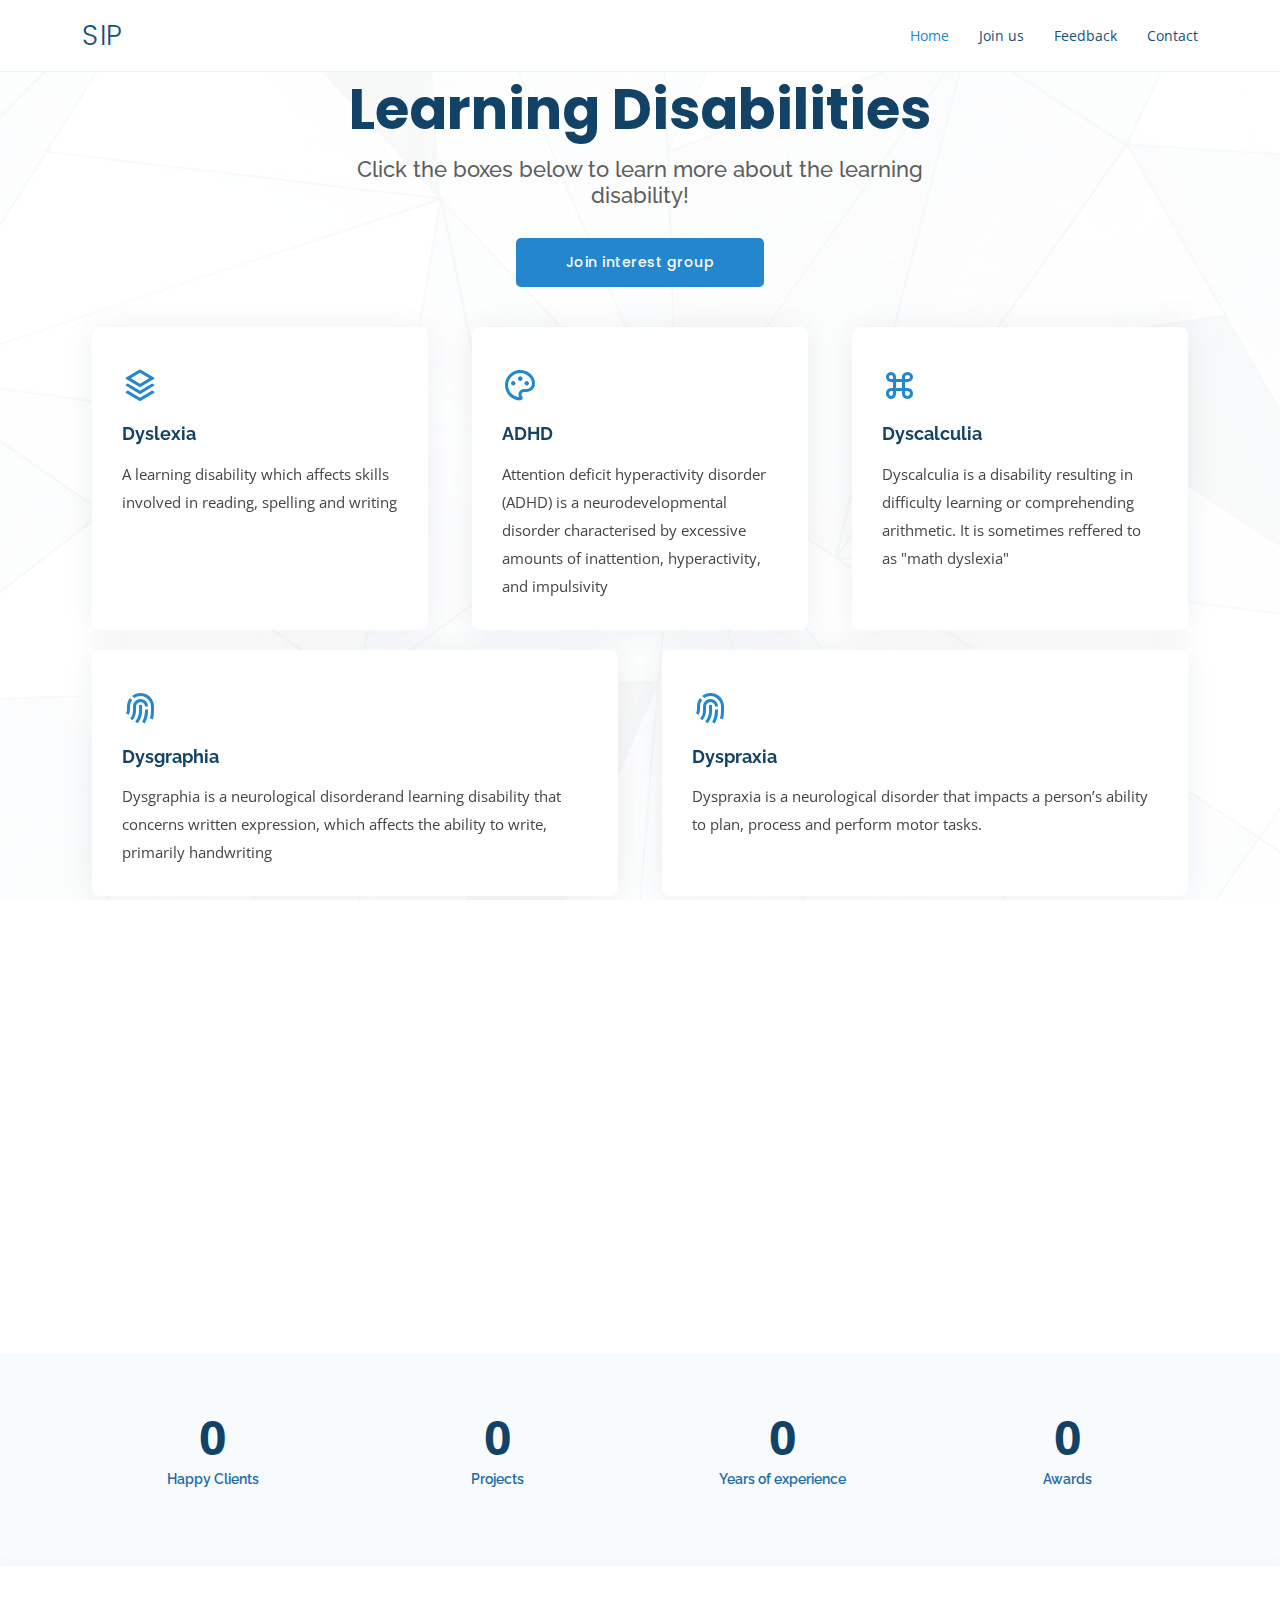
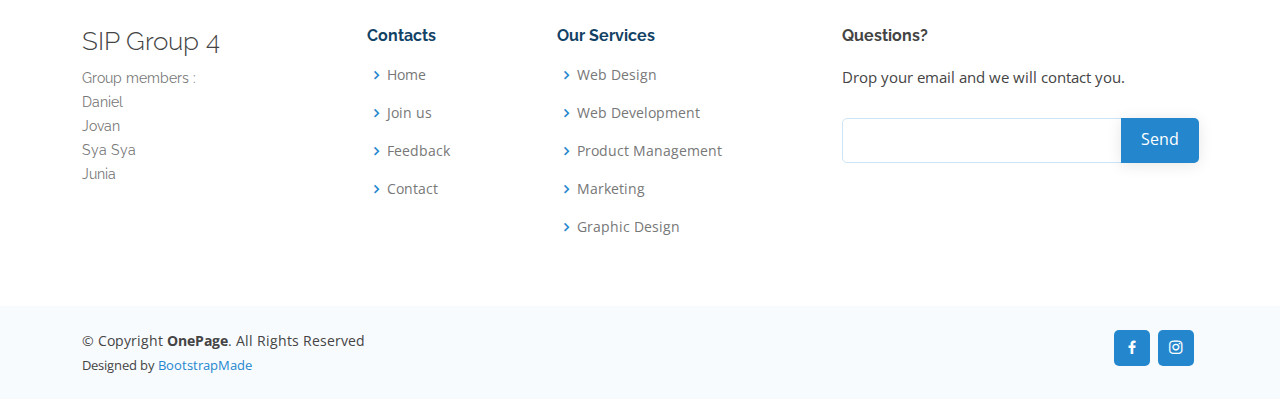
==== index.html @ dde2bace "sd" ====
<!DOCTYPE html>
<html lang="en">

<head>
  <meta charset="utf-8">
  <meta content="width=device-width, initial-scale=1.0" name="viewport">

  <title>OnePage Bootstrap Template - Index</title>
  <meta content="" name="description">
  <meta content="" name="keywords">

  <!-- Favicons -->
  <link href="assets/img/favicon.png" rel="icon">
  <link href="assets/img/apple-touch-icon.png" rel="apple-touch-icon">

  <!-- Google Fonts -->
  <link href="https://fonts.googleapis.com/css?family=Open+Sans:300,300i,400,400i,600,600i,700,700i|Raleway:300,300i,400,400i,500,500i,600,600i,700,700i|Poppins:300,300i,400,400i,500,500i,600,600i,700,700i" rel="stylesheet">

  <!-- Vendor CSS Files -->
  <link href="assets/vendor/aos/aos.css" rel="stylesheet">
  <link href="assets/vendor/bootstrap/css/bootstrap.min.css" rel="stylesheet">
  <link href="assets/vendor/bootstrap-icons/bootstrap-icons.css" rel="stylesheet">
  <link href="assets/vendor/boxicons/css/boxicons.min.css" rel="stylesheet">
  <link href="assets/vendor/glightbox/css/glightbox.min.css" rel="stylesheet">
  <link href="assets/vendor/remixicon/remixicon.css" rel="stylesheet">
  <link href="assets/vendor/swiper/swiper-bundle.min.css" rel="stylesheet">

  <!-- Template Main CSS File -->
  <link href="assets/css/style.css" rel="stylesheet">

</head>

<body>

  <!-- ======= Header ======= -->
  <header id="header" class="fixed-top">
    <div class="container d-flex align-items-center justify-content-between">

      <h1 class="logo"><a href="index.html">SIP</a></h1>
      <!-- Uncomment below if you prefer to use an image logo -->
      <!-- <a href="index.html" class="logo"><img src="assets/img/logo.png" alt="" class="img-fluid"></a>-->

      <nav id="navbar" class="navbar">
        <ul>
          <li><a class="nav-link scrollto active" href="#hero">Home</a></li>
          <li><a class="nav-link scrollto" href="#about">Join us</a></li>
          <li><a class="nav-link scrollto" href="#services">Feedback</a></li>
          <li><a class="nav-link scrollto" href="#footer">Contact</a></li>
        </ul>
        <i class="bi bi-list mobile-nav-toggle"></i>
      </nav><!-- .navbar -->

    </div>
  </header><!-- End Header -->

  <!-- ======= Hero Section ======= -->
  <section id="hero" class="d-flex align-items-center">
    <div class="container position-relative" data-aos="fade-up" data-aos-delay="100">
      <div class="row justify-content-center">
        <div class="col-xl-7 col-lg-9 text-center">
          <h1>Learning Disabilities</h1>
          <h2>Click the boxes below to learn more about the learning disability!</h2>
        </div>
      </div>
      <div class="text-center">
        <a href="#about" class="btn-get-started scrollto">Join interest group</a>
      </div>
      <div class="row icon-boxes">
        <div class="col-md-6 col-lg-4 d-flex align-items-stretch mb-5 mb-lg-0" data-aos="zoom-in" data-aos-delay="200" style="cursor: pointer;" onclick="window.location='https://www.craft.me/s/ROPMIoLP3klZdj';">
          <div class="icon-box">
            <div class="icon"><i class="ri-stack-line"></i></div>
            <h4 class="title"><a href="">Dyslexia</a></h4>
            <p class="description"> A learning disability which affects skills involved in reading, spelling and writing </p>
          </div>
        </div>

        <div class="col-md-6 col-lg-4 d-flex align-items-stretch mb-5 mb-lg-0" data-aos="zoom-in" data-aos-delay="300" style="cursor: pointer;" onclick="window.location='https://www.craft.me/s/Jlv3mHw2LCdLm2';">
          <div class="icon-box">
            <div class="icon"><i class="ri-palette-line"></i></div>
            <h4 class="title"><a href="">ADHD</a></h4>
            <p class="description">Attention deficit hyperactivity disorder (ADHD) is a neurodevelopmental disorder characterised by excessive amounts of inattention, hyperactivity, and impulsivity</p>
          </div>
        </div>

        <div class="col-md-6 col-lg-4 d-flex align-items-stretch mb-5 mb-lg-0" data-aos="zoom-in" data-aos-delay="400" style="cursor: pointer;" onclick="window.location='https://www.craft.me/s/yxDOpF5ZIahoVH';">
          <div class="icon-box">
            <div class="icon"><i class="ri-command-line"></i></div>
            <h4 class="title"><a href="">Dyscalculia</a></h4>
            <p class="description">Dyscalculia is a disability resulting in difficulty learning or comprehending arithmetic. It is sometimes reffered to as "math dyslexia"</p>
          </div>
        </div>

        <div class="col-md-6 col-lg-6 d-flex align-items-stretch mb-5 mb-lg-0" data-aos="zoom-in" data-aos-delay="500" style="cursor: pointer;" onclick="window.location='https://www.craft.me/s/eeilbXqIvmeyqy';">
          <div class="icon-box">
            <div class="icon"><i class="ri-fingerprint-line"></i></div>
            <h4 class="title"><a href="">Dysgraphia</a></h4>
            <p class="description">Dysgraphia is a neurological disorderand learning disability that concerns written expression, which affects the ability to write, primarily handwriting</p>
          </div>
        </div>

        <div class="col-md-6 col-lg-6 d-flex align-items-stretch mb-5 mb-lg-0" data-aos="zoom-in" data-aos-delay="500" style="cursor: pointer;" onclick="window.location='https://www.craft.me/s/peVG8huOw3nvMl';">
          <div class="icon-box">
            <div class="icon"><i class="ri-fingerprint-line"></i></div>
            <h4 class="title"><a href="">Dyspraxia</a></h4>
            <p class="description">Dyspraxia is a neurological disorder that impacts a person’s ability to plan, process and perform motor tasks.</p>
          </div>
        </div>

      </div>
    </div>
  </section><!-- End Hero -->

  <main id="main">

    <!-- ======= About Section ======= -->
    <section id="about" class="about">
      <div class="container" data-aos="fade-up">

        <div class="section-title">
          <h2>Join our community support group!</h2>
          <p> something </p>
        </div>

        <div class="row content">
          <div class="col-lg-6">
            <p>
              What do you stand to gain?
            </p>
            <ul>
              <li><i class="ri-check-double-line"></i> CCA points (Leadership / Service / Participation) </li>
              <li><i class="ri-check-double-line"></i> A good portfolio! </li>
              <li><i class="ri-check-double-line"></i> Fun with new friends!</li>
            </ul>
          </div>
          <div class="col-lg-6 pt-4 pt-lg-0">
            <p>
              Our concept is an effort to raise awareness about mental health and recruit supporters to promote inclusivity for those suffering from learning disabilities.
              <br>

              <br>
              What do you have to do?
            </p>
            <a href="#" class="btn-learn-more">Learn More</a>
          </div>
        </div>

      </div>
    </section><!-- End About Section -->

    <!-- ======= Counts Section ======= -->
    <section id="counts" class="counts section-bg">
      <div class="container">

        <div class="row justify-content-end">

          <div class="col-lg-3 col-md-5 col-6 d-md-flex align-items-md-stretch">
            <div class="count-box">
              <span data-purecounter-start="0" data-purecounter-end="65" data-purecounter-duration="2" class="purecounter"></span>
              <p>Happy Clients</p>
            </div>
          </div>

          <div class="col-lg-3 col-md-5 col-6 d-md-flex align-items-md-stretch">
            <div class="count-box">
              <span data-purecounter-start="0" data-purecounter-end="85" data-purecounter-duration="2" class="purecounter"></span>
              <p>Projects</p>
            </div>
          </div>

          <div class="col-lg-3 col-md-5 col-6 d-md-flex align-items-md-stretch">
            <div class="count-box">
              <span data-purecounter-start="0" data-purecounter-end="30" data-purecounter-duration="2" class="purecounter"></span>
              <p>Years of experience</p>
            </div>
          </div>

          <div class="col-lg-3 col-md-5 col-6 d-md-flex align-items-md-stretch">
            <div class="count-box">
              <span data-purecounter-start="0" data-purecounter-end="20" data-purecounter-duration="2" class="purecounter"></span>
              <p>Awards</p>
            </div>
          </div>

        </div>

      </div>
    </section><!-- End Counts Section -->
  </main>

  <!-- ======= Footer ======= -->
  <footer id="footer">

    <div class="footer-top">
      <div class="container">
        <div class="row">

          <div class="col-lg-3 col-md-6 footer-contact">
            <h3>SIP Group 4</h3>
            <p>
              <bold>Group members :</bold><br>
              Daniel<br>
              Jovan<br>
              Sya Sya<br>
              Junia<br>
            </p>
          </div>

          <div class="col-lg-2 col-md-6 footer-links">
            <h4>Contacts</h4>
            <ul>
              <li><i class="bx bx-chevron-right"></i> <a href="#">Home</a></li>
              <li><i class="bx bx-chevron-right"></i> <a href="#">Join us</a></li>
              <li><i class="bx bx-chevron-right"></i> <a href="#">Feedback</a></li>
              <li><i class="bx bx-chevron-right"></i> <a href="#">Contact</a></li>
            </ul>
          </div>

          <div class="col-lg-3 col-md-6 footer-links">
            <h4>Our Services</h4>
            <ul>
              <li><i class="bx bx-chevron-right"></i> <a href="#">Web Design</a></li>
              <li><i class="bx bx-chevron-right"></i> <a href="#">Web Development</a></li>
              <li><i class="bx bx-chevron-right"></i> <a href="#">Product Management</a></li>
              <li><i class="bx bx-chevron-right"></i> <a href="#">Marketing</a></li>
              <li><i class="bx bx-chevron-right"></i> <a href="#">Graphic Design</a></li>
            </ul>
          </div>

          <div class="col-lg-4 col-md-6 footer-newsletter">
            <h4>Questions?</h4>
            <p>Drop your email and we will contact you.</p>
            <form action="" method="post">
              <input type="email" name="email"><input type="submit" value="Send">
            </form>
          </div>

        </div>
      </div>
    </div>

    <div class="container d-md-flex py-4">

      <div class="me-md-auto text-center text-md-start">
        <div class="copyright">
          &copy; Copyright <strong><span>OnePage</span></strong>. All Rights Reserved
        </div>
        <div class="credits">
          <!-- All the links in the footer should remain intact. -->
          <!-- You can delete the links only if you purchased the pro version. -->
          <!-- Licensing information: https://bootstrapmade.com/license/ -->
          <!-- Purchase the pro version with working PHP/AJAX contact form: https://bootstrapmade.com/onepage-multipurpose-bootstrap-template/ -->
          Designed by <a href="https://bootstrapmade.com/">BootstrapMade</a>
        </div>
      </div>
      <div class="social-links text-center text-md-right pt-3 pt-md-0">
        <a href="https://m.facebook.com/groups/1404832113416101/?ref=share&mibextid=S66gvF" class="facebook"><i class="bx bxl-facebook"></i></a>
        <a href="#" class="instagram"><i class="bx bxl-instagram"></i></a>
      </div>
    </div>
  </footer><!-- End Footer -->

  <div id="preloader"></div>
  <a href="#" class="back-to-top d-flex align-items-center justify-content-center"><i class="bi bi-arrow-up-short"></i></a>

  <!-- Vendor JS Files -->
  <script src="assets/vendor/purecounter/purecounter_vanilla.js"></script>
  <script src="assets/vendor/aos/aos.js"></script>
  <script src="assets/vendor/bootstrap/js/bootstrap.bundle.min.js"></script>
  <script src="assets/vendor/glightbox/js/glightbox.min.js"></script>
  <script src="assets/vendor/isotope-layout/isotope.pkgd.min.js"></script>
  <script src="assets/vendor/swiper/swiper-bundle.min.js"></script>
  <script src="assets/vendor/php-email-form/validate.js"></script>

  <!-- Template Main JS File -->
  <script src="assets/js/main.js"></script>

</body>

</html>
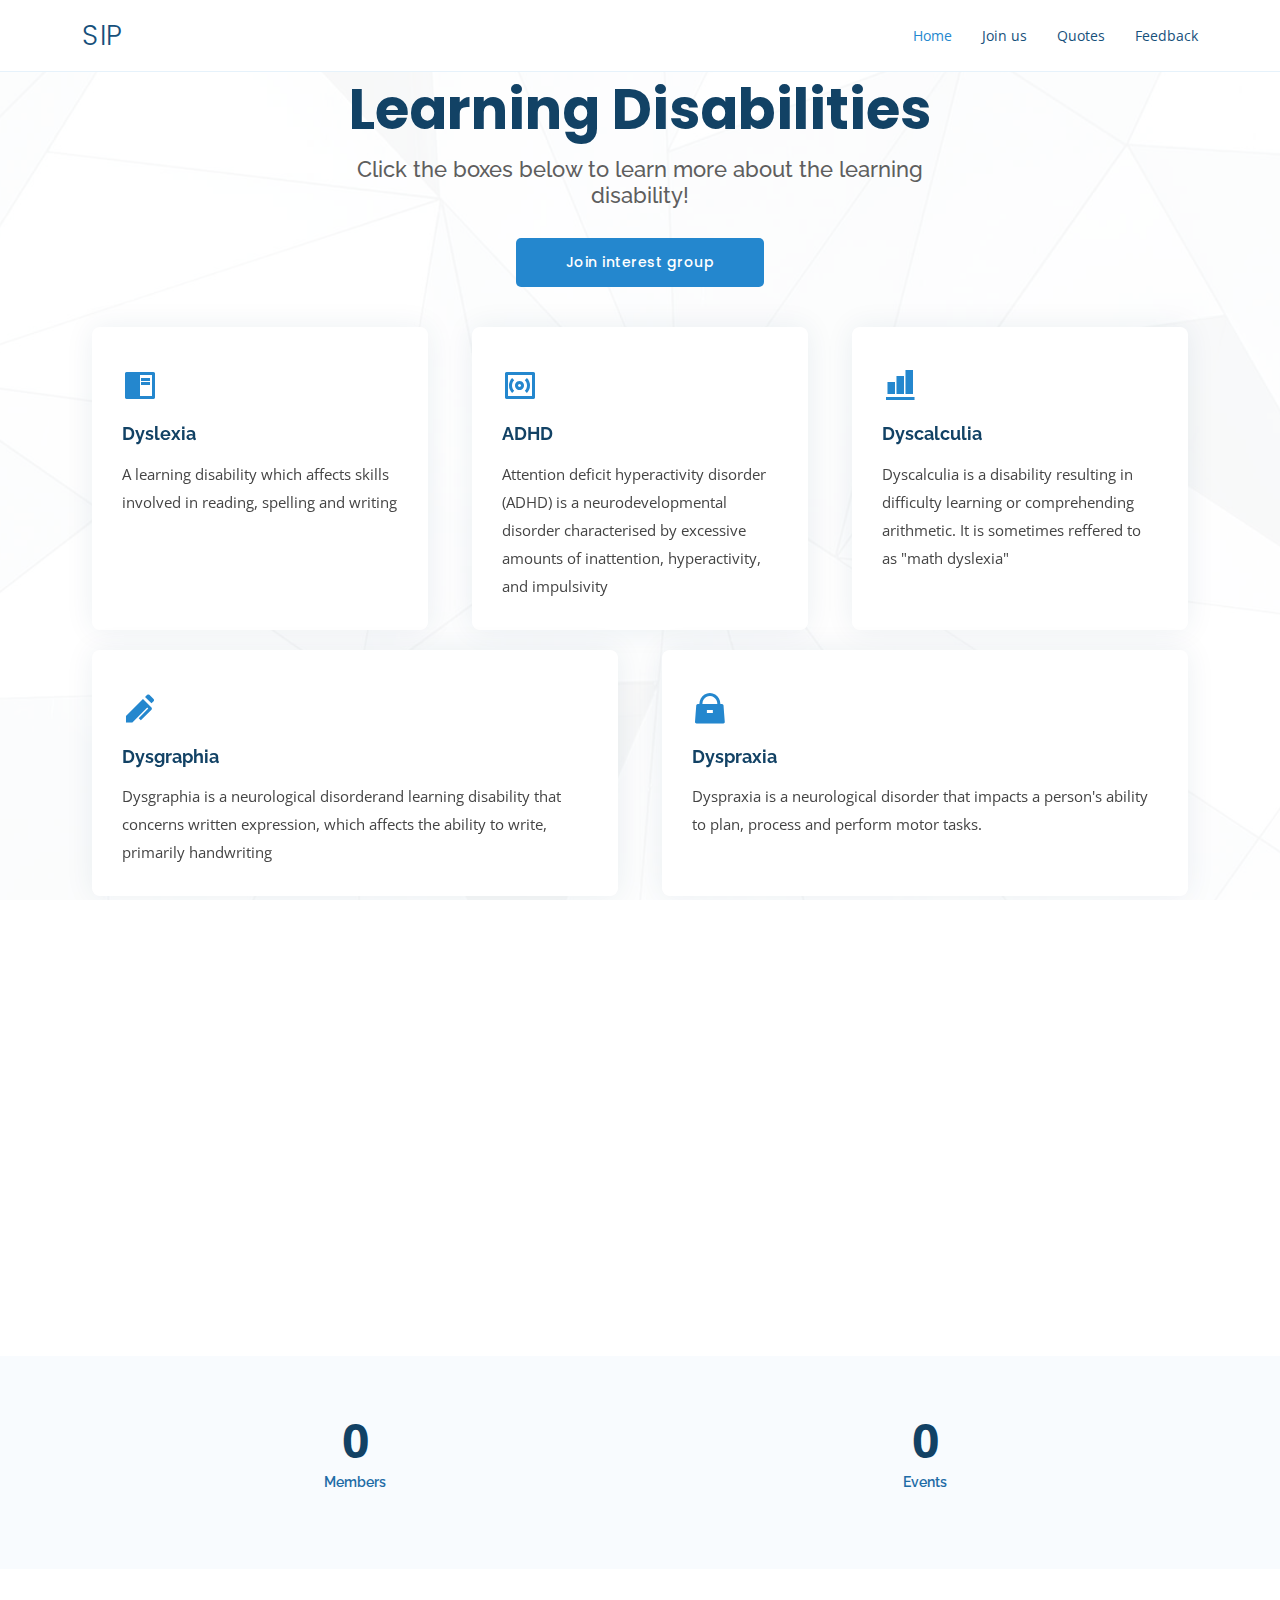
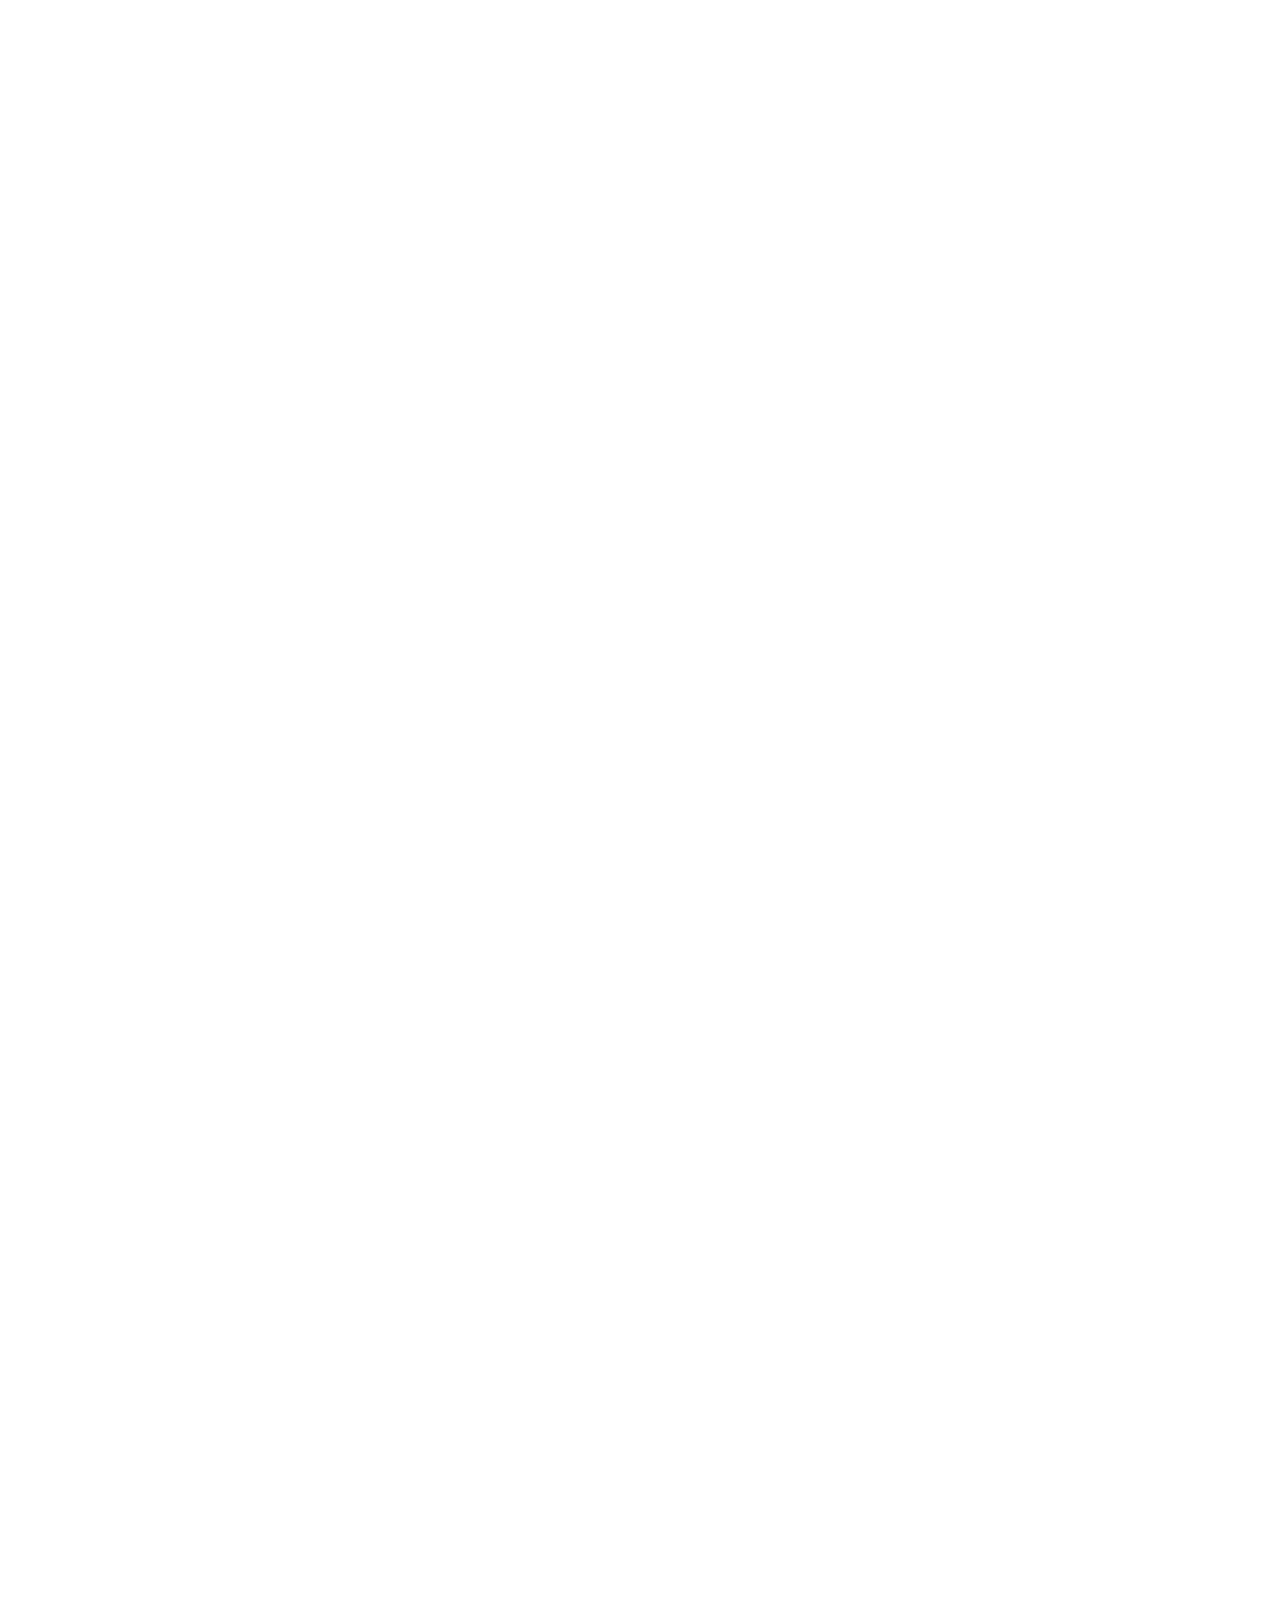
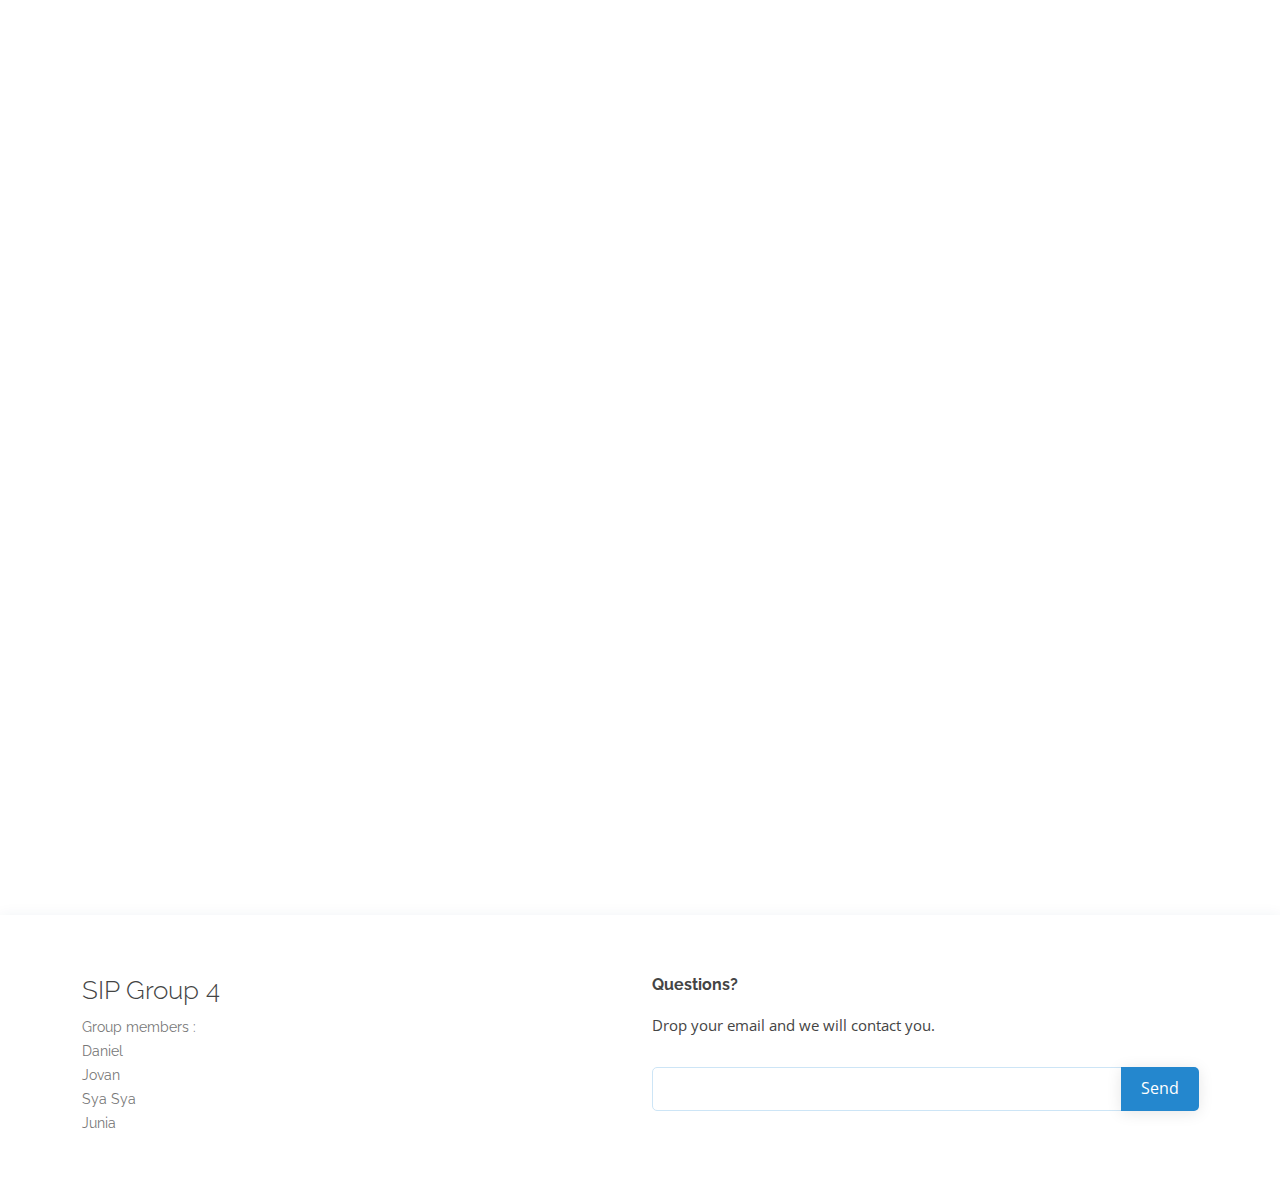
==== commit dcfda604: "done" ====
--- a/index.html
+++ b/index.html
@@ -44,8 +44,8 @@
         <ul>
           <li><a class="nav-link scrollto active" href="#hero">Home</a></li>
           <li><a class="nav-link scrollto" href="#about">Join us</a></li>
-          <li><a class="nav-link scrollto" href="#services">Feedback</a></li>
-          <li><a class="nav-link scrollto" href="#footer">Contact</a></li>
+          <li><a class="nav-link scrollto" href="#quotes">Quotes</a></li>
+          <li><a class="nav-link scrollto" href="#feedback">Feedback</a></li>
         </ul>
         <i class="bi bi-list mobile-nav-toggle"></i>
       </nav><!-- .navbar -->
@@ -68,7 +68,7 @@
       <div class="row icon-boxes">
         <div class="col-md-6 col-lg-4 d-flex align-items-stretch mb-5 mb-lg-0" data-aos="zoom-in" data-aos-delay="200" style="cursor: pointer;" onclick="window.location='https://www.craft.me/s/ROPMIoLP3klZdj';">
           <div class="icon-box">
-            <div class="icon"><i class="ri-stack-line"></i></div>
+            <div class="icon"><i class="ri-book-read-fill"></i></div>
             <h4 class="title"><a href="">Dyslexia</a></h4>
             <p class="description"> A learning disability which affects skills involved in reading, spelling and writing </p>
           </div>
@@ -76,7 +76,7 @@
 
         <div class="col-md-6 col-lg-4 d-flex align-items-stretch mb-5 mb-lg-0" data-aos="zoom-in" data-aos-delay="300" style="cursor: pointer;" onclick="window.location='https://www.craft.me/s/Jlv3mHw2LCdLm2';">
           <div class="icon-box">
-            <div class="icon"><i class="ri-palette-line"></i></div>
+            <div class="icon"><i class="ri-surround-sound-line"></i></div>
             <h4 class="title"><a href="">ADHD</a></h4>
             <p class="description">Attention deficit hyperactivity disorder (ADHD) is a neurodevelopmental disorder characterised by excessive amounts of inattention, hyperactivity, and impulsivity</p>
           </div>
@@ -84,7 +84,7 @@
 
         <div class="col-md-6 col-lg-4 d-flex align-items-stretch mb-5 mb-lg-0" data-aos="zoom-in" data-aos-delay="400" style="cursor: pointer;" onclick="window.location='https://www.craft.me/s/yxDOpF5ZIahoVH';">
           <div class="icon-box">
-            <div class="icon"><i class="ri-command-line"></i></div>
+            <div class="icon"><i class="ri-numbers-fill"></i></div>
             <h4 class="title"><a href="">Dyscalculia</a></h4>
             <p class="description">Dyscalculia is a disability resulting in difficulty learning or comprehending arithmetic. It is sometimes reffered to as "math dyslexia"</p>
           </div>
@@ -92,7 +92,7 @@
 
         <div class="col-md-6 col-lg-6 d-flex align-items-stretch mb-5 mb-lg-0" data-aos="zoom-in" data-aos-delay="500" style="cursor: pointer;" onclick="window.location='https://www.craft.me/s/eeilbXqIvmeyqy';">
           <div class="icon-box">
-            <div class="icon"><i class="ri-fingerprint-line"></i></div>
+            <div class="icon"><i class="ri-ball-pen-fill"></i></div>
             <h4 class="title"><a href="">Dysgraphia</a></h4>
             <p class="description">Dysgraphia is a neurological disorderand learning disability that concerns written expression, which affects the ability to write, primarily handwriting</p>
           </div>
@@ -100,9 +100,9 @@
 
         <div class="col-md-6 col-lg-6 d-flex align-items-stretch mb-5 mb-lg-0" data-aos="zoom-in" data-aos-delay="500" style="cursor: pointer;" onclick="window.location='https://www.craft.me/s/peVG8huOw3nvMl';">
           <div class="icon-box">
-            <div class="icon"><i class="ri-fingerprint-line"></i></div>
+            <div class="icon"><i class="ri-handbag-fill"></i></div>
             <h4 class="title"><a href="">Dyspraxia</a></h4>
-            <p class="description">Dyspraxia is a neurological disorder that impacts a person’s ability to plan, process and perform motor tasks.</p>
+            <p class="description">Dyspraxia is a neurological disorder that impacts a person's ability to plan, process and perform motor tasks.</p>
           </div>
         </div>
 
@@ -118,7 +118,6 @@
 
         <div class="section-title">
           <h2>Join our community support group!</h2>
-          <p> something </p>
         </div>
 
         <div class="row content">
@@ -134,16 +133,15 @@
           </div>
           <div class="col-lg-6 pt-4 pt-lg-0">
             <p>
-              Our concept is an effort to raise awareness about mental health and recruit supporters to promote inclusivity for those suffering from learning disabilities.
+              We are a group of students who are passionate about helping those with learning disabilities. We hope to raise awareness about learning disabilities and to recruit supporters to promote inclusivity for those suffering from learning disabilities.
               <br>
 
               <br>
-              What do you have to do?
+              Join our community support group today!
             </p>
-            <a href="#" class="btn-learn-more">Learn More</a>
-          </div>
-        </div>
-
+            <a href="https://t.me/+M6UesFqrLHliN2Y1" class="btn-learn-more">Join</a>
+          </div>
+        </div>
       </div>
     </section><!-- End About Section -->
 
@@ -153,38 +151,118 @@
 
         <div class="row justify-content-end">
 
-          <div class="col-lg-3 col-md-5 col-6 d-md-flex align-items-md-stretch">
+          <div class="col-lg-6 col-md-6 col-12 d-md-flex align-items-md-stretch">
             <div class="count-box">
-              <span data-purecounter-start="0" data-purecounter-end="65" data-purecounter-duration="2" class="purecounter"></span>
-              <p>Happy Clients</p>
+              <span data-purecounter-start="0" data-purecounter-end="4" data-purecounter-duration="2" class="purecounter"></span>
+              <p>Members</p>
             </div>
           </div>
 
-          <div class="col-lg-3 col-md-5 col-6 d-md-flex align-items-md-stretch">
+          <div class="col-lg-6 col-md-6 col-12 d-md-flex align-items-md-stretch">
             <div class="count-box">
-              <span data-purecounter-start="0" data-purecounter-end="85" data-purecounter-duration="2" class="purecounter"></span>
-              <p>Projects</p>
+              <span data-purecounter-start="0" data-purecounter-end="1" data-purecounter-duration="2" class="purecounter"></span>
+              <p>Events</p>
             </div>
           </div>
 
-          <div class="col-lg-3 col-md-5 col-6 d-md-flex align-items-md-stretch">
-            <div class="count-box">
-              <span data-purecounter-start="0" data-purecounter-end="30" data-purecounter-duration="2" class="purecounter"></span>
-              <p>Years of experience</p>
-            </div>
-          </div>
-
-          <div class="col-lg-3 col-md-5 col-6 d-md-flex align-items-md-stretch">
-            <div class="count-box">
-              <span data-purecounter-start="0" data-purecounter-end="20" data-purecounter-duration="2" class="purecounter"></span>
-              <p>Awards</p>
-            </div>
-          </div>
-
-        </div>
-
+        </div>
       </div>
     </section><!-- End Counts Section -->
+    <section id="quotes" class="testimonials">
+      <div class="container" data-aos="fade-up">
+
+        <div class="section-title">
+          <h2>Quotes from Students with learning disabilities</h2>
+          <p>Just some of the heartbreaking things they tell us</p>
+        </div>
+
+        <div class="testimonials-slider swiper" data-aos="fade-up" data-aos-delay="100">
+          <div class="swiper-wrapper">
+
+            <div class="swiper-slide">
+              <div class="testimonial-item">
+                <p>
+                  <i class="bx bxs-quote-alt-left quote-icon-left"></i>
+                  <br>I wish sometimes people could be more understanding.instead of saying "hey why don't u just pay attention".They need to understand that sometimes it's quite difficult.<br>
+                  <i class="bx bxs-quote-alt-right quote-icon-right"></i>
+                </p>
+                <img src="assets/img/testimonials/redpic.png" class="testimonial-img" alt="">
+                <h3>Person A</h3>
+                <h4>ADD</h4>
+              </div>
+            </div><!-- End testimonial item -->
+
+            <div class="swiper-slide">
+              <div class="testimonial-item">
+                <p>
+                  <i class="bx bxs-quote-alt-left quote-icon-left"></i>
+                  <br>I guess it's more of like I try to keep myself more, more cause it's like how to say, <br>I say it cause I'm scared of people to judging and stuff.<br>
+                  <i class="bx bxs-quote-alt-right quote-icon-right"></i>
+                </p>
+                <img src="assets/img/testimonials/bluepic.png" class="testimonial-img" alt="">
+                <h3>Person B</h3>
+                <h4>Dyslexia</h4>
+              </div>
+            </div><!-- End testimonial item -->
+
+            <div class="swiper-slide">
+              <div class="testimonial-item">
+                <p>
+                  <i class="bx bxs-quote-alt-left quote-icon-left"></i>
+                  <br>I don't want to trouble them with my troubles because every day is really stressed enough.<br> So I keep it to myself. <br>I try to do it myself.<br>
+                  <i class="bx bxs-quote-alt-right quote-icon-right"></i>
+                </p>
+                <img src="assets/img/testimonials/greenpic.png" class="testimonial-img" alt="">
+                <h3>Person C</h3>
+                <h4>Dyslexia</h4>
+              </div>
+            </div><!-- End testimonial item -->
+
+            <div class="swiper-slide">
+              <div class="testimonial-item">
+                <p>
+                  <i class="bx bxs-quote-alt-left quote-icon-left"></i>
+                  So when I try to explain to them, they're like. ”No, what you talking? Dyslexia is not real.” Like I have people telling me that in secondary schools too. “You making this up or not" or "you think you sound so professional meh?” I'm like urghhh so its bad la
+                  <i class="bx bxs-quote-alt-right quote-icon-right"></i>
+                </p>
+                <img src="assets/img/testimonials/yellowpic.png" class="testimonial-img" alt="">
+                <h3>Person D</h3>
+                <h4>smth</h4>
+              </div>
+            </div><!-- End testimonial item -->
+
+            <div class="swiper-slide">
+              <div class="testimonial-item">
+                <p>
+                  <i class="bx bxs-quote-alt-left quote-icon-left"></i>
+                  The thing is, there is a lot of different kind of special needs, so everything you can't really say one caters for all. Like there's different kind of of of disabilities, like dyslexia. Then there's ADHD and all this. So it's very Hard to like to understand
+                  <i class="bx bxs-quote-alt-right quote-icon-right"></i>
+                </p>
+                <img src="assets/img/testimonials/bluepic.png" class="testimonial-img" alt="">
+                <h3>Person B</h3>
+                <h4>Dyslexia</h4>
+              </div>
+            </div><!-- End testimonial item -->
+
+          </div>
+          <div class="swiper-pagination"></div>
+        </div>
+
+      </div>
+    </section><!-- End Testimonials Section -->
+    
+    <section id="feedback" class="about">
+      <div class="container" data-aos="fade-up">
+
+        <div class="section-title">
+          <h2>Please leave a feedback!</h2>
+
+          <iframe src="https://docs.google.com/forms/d/e/1FAIpQLScu7aqixHiP4O37J_cMAgNCXgz1ZfTbnjGgoF6rJ54_cbCXAg/viewform?embedded=true" width="640" height="1579" frameborder="0" marginheight="0" marginwidth="0">Loading…</iframe>
+        
+        </div>
+      </div>
+    </section><!-- End About Section -->
+
   </main>
 
   <!-- ======= Footer ======= -->
@@ -194,7 +272,7 @@
       <div class="container">
         <div class="row">
 
-          <div class="col-lg-3 col-md-6 footer-contact">
+          <div class="col-lg-6 col-md-6 footer-contact">
             <h3>SIP Group 4</h3>
             <p>
               <bold>Group members :</bold><br>
@@ -205,58 +283,17 @@
             </p>
           </div>
 
-          <div class="col-lg-2 col-md-6 footer-links">
-            <h4>Contacts</h4>
-            <ul>
-              <li><i class="bx bx-chevron-right"></i> <a href="#">Home</a></li>
-              <li><i class="bx bx-chevron-right"></i> <a href="#">Join us</a></li>
-              <li><i class="bx bx-chevron-right"></i> <a href="#">Feedback</a></li>
-              <li><i class="bx bx-chevron-right"></i> <a href="#">Contact</a></li>
-            </ul>
-          </div>
-
-          <div class="col-lg-3 col-md-6 footer-links">
-            <h4>Our Services</h4>
-            <ul>
-              <li><i class="bx bx-chevron-right"></i> <a href="#">Web Design</a></li>
-              <li><i class="bx bx-chevron-right"></i> <a href="#">Web Development</a></li>
-              <li><i class="bx bx-chevron-right"></i> <a href="#">Product Management</a></li>
-              <li><i class="bx bx-chevron-right"></i> <a href="#">Marketing</a></li>
-              <li><i class="bx bx-chevron-right"></i> <a href="#">Graphic Design</a></li>
-            </ul>
-          </div>
-
-          <div class="col-lg-4 col-md-6 footer-newsletter">
+          <div class="col-lg-6 col-md-6 footer-newsletter">
             <h4>Questions?</h4>
             <p>Drop your email and we will contact you.</p>
             <form action="" method="post">
               <input type="email" name="email"><input type="submit" value="Send">
             </form>
           </div>
-
         </div>
       </div>
     </div>
 
-    <div class="container d-md-flex py-4">
-
-      <div class="me-md-auto text-center text-md-start">
-        <div class="copyright">
-          &copy; Copyright <strong><span>OnePage</span></strong>. All Rights Reserved
-        </div>
-        <div class="credits">
-          <!-- All the links in the footer should remain intact. -->
-          <!-- You can delete the links only if you purchased the pro version. -->
-          <!-- Licensing information: https://bootstrapmade.com/license/ -->
-          <!-- Purchase the pro version with working PHP/AJAX contact form: https://bootstrapmade.com/onepage-multipurpose-bootstrap-template/ -->
-          Designed by <a href="https://bootstrapmade.com/">BootstrapMade</a>
-        </div>
-      </div>
-      <div class="social-links text-center text-md-right pt-3 pt-md-0">
-        <a href="https://m.facebook.com/groups/1404832113416101/?ref=share&mibextid=S66gvF" class="facebook"><i class="bx bxl-facebook"></i></a>
-        <a href="#" class="instagram"><i class="bx bxl-instagram"></i></a>
-      </div>
-    </div>
   </footer><!-- End Footer -->
 
   <div id="preloader"></div>
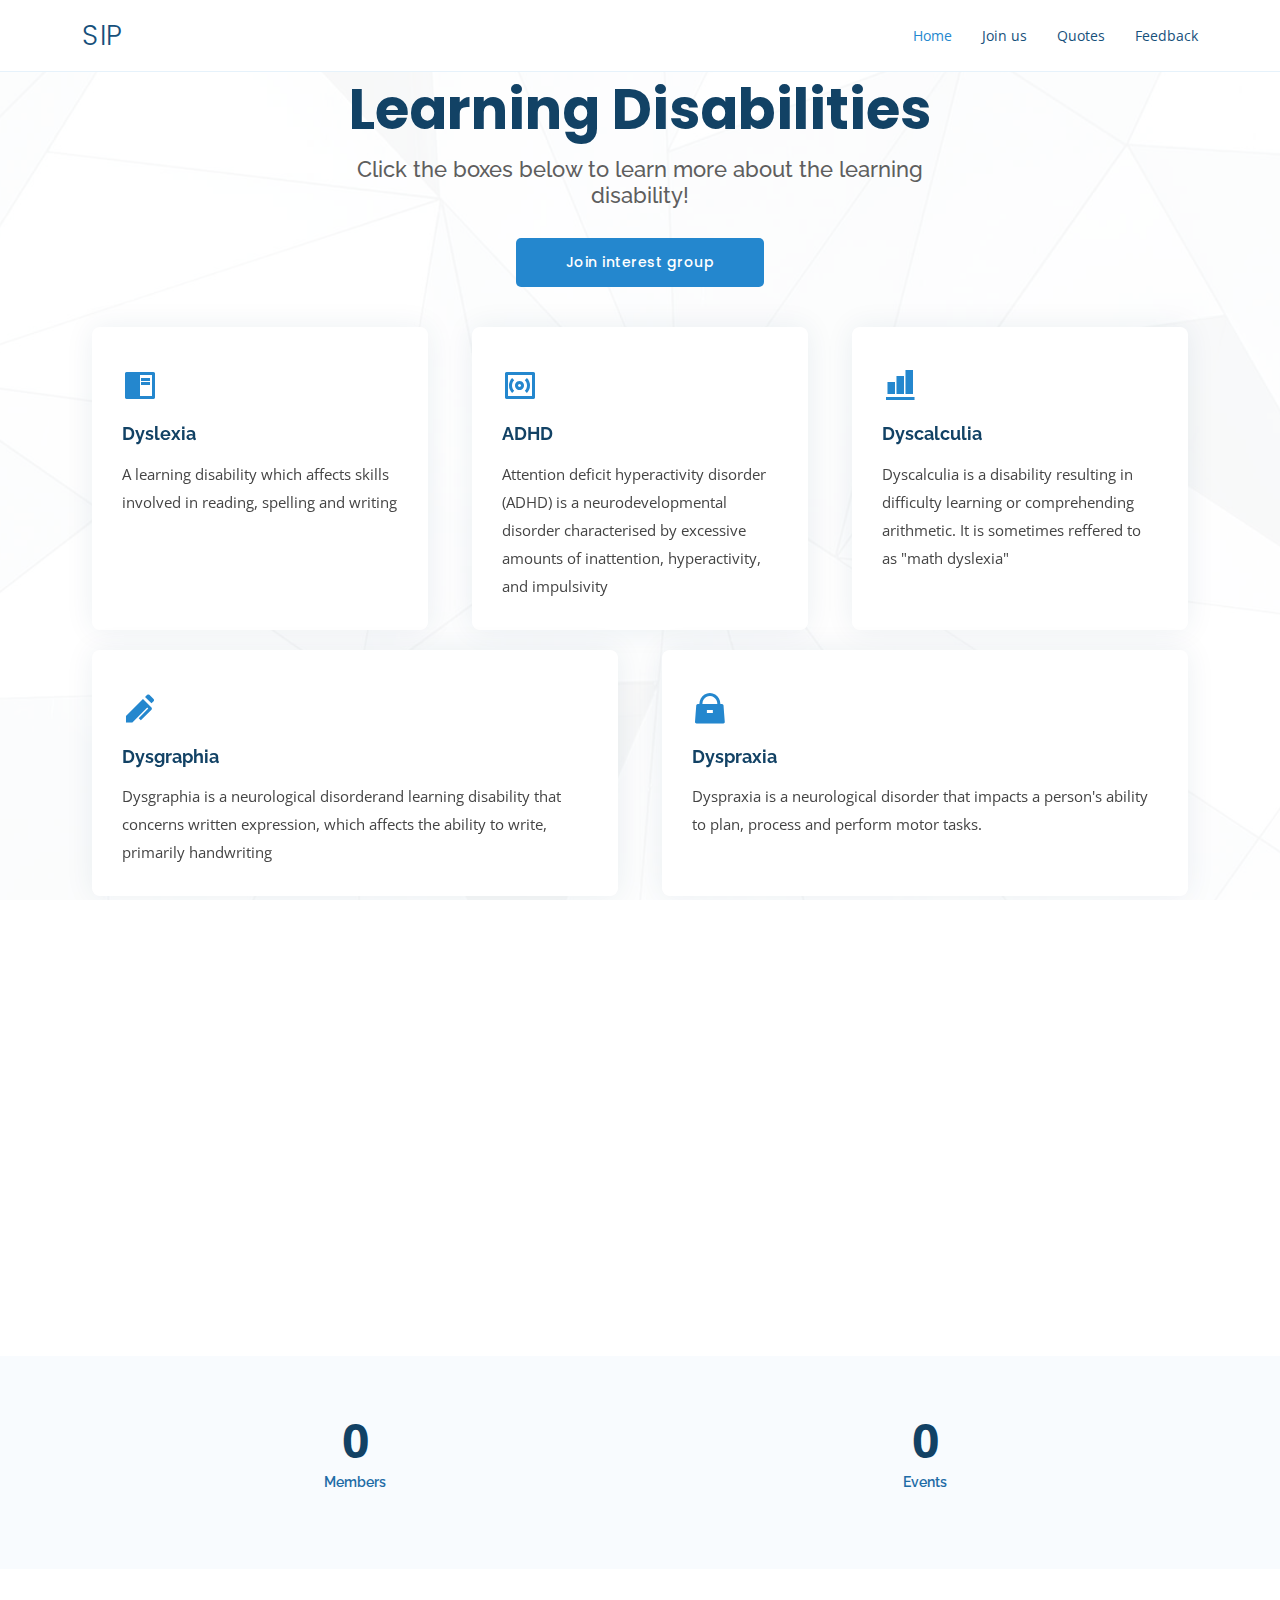
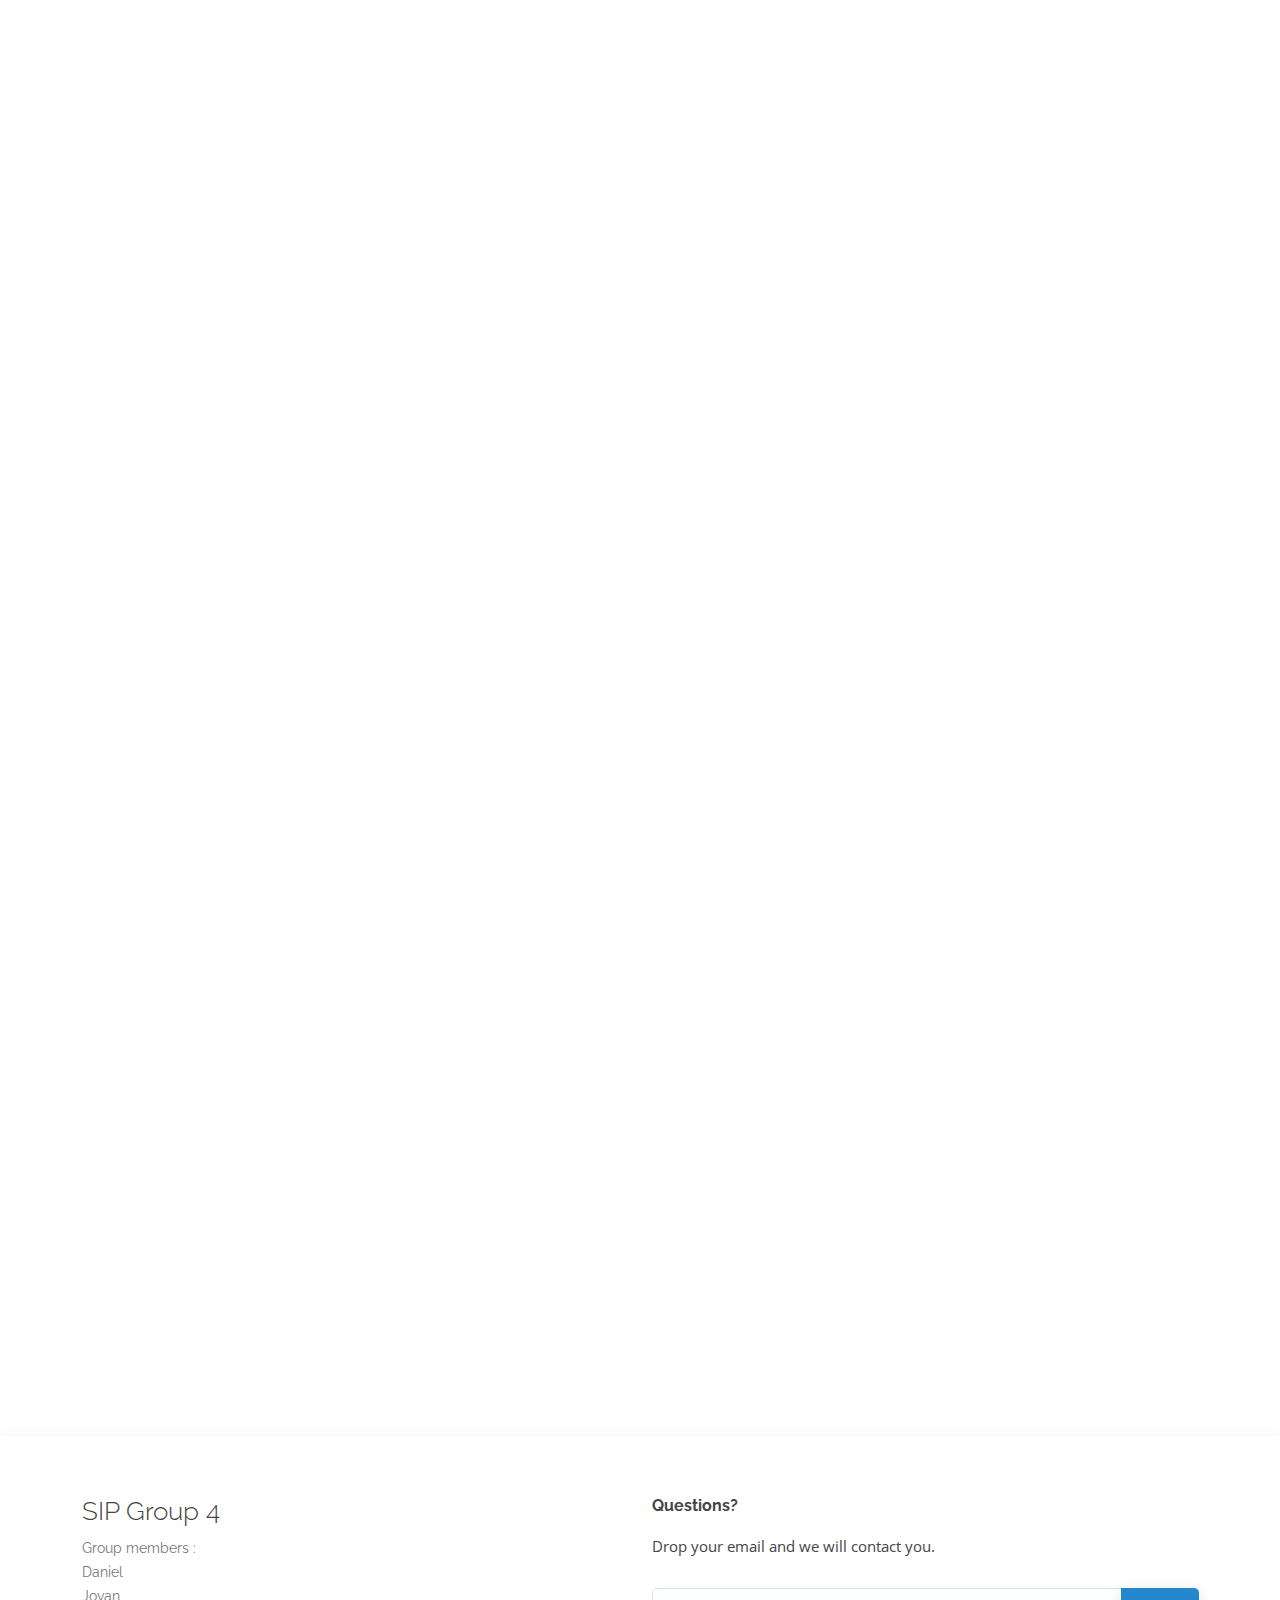
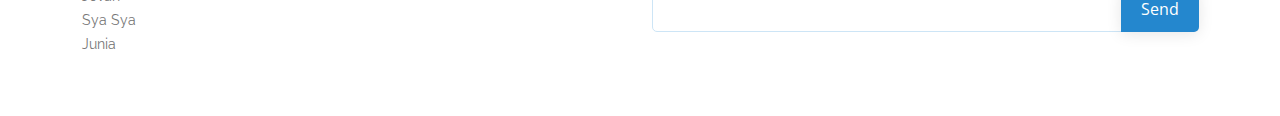
==== commit e3de27a0: "a" ====
--- a/index.html
+++ b/index.html
@@ -256,9 +256,26 @@
 
         <div class="section-title">
           <h2>Please leave a feedback!</h2>
-
-          <iframe src="https://docs.google.com/forms/d/e/1FAIpQLScu7aqixHiP4O37J_cMAgNCXgz1ZfTbnjGgoF6rJ54_cbCXAg/viewform?embedded=true" width="640" height="1579" frameborder="0" marginheight="0" marginwidth="0">Loading…</iframe>
-        
+          <div>
+            <style>
+              .target-element {
+                width: 640px;
+                height: 1579px;
+              }
+            </style>
+            <script>
+              function changeStyle() {
+                var element = document.getElementById('gogform');
+                var h = element.style.height;
+                if (h != '1579px') {
+                  element.style.height = '500px';
+                } else {
+                  element.style.height = '1579px';
+                }
+              }
+            </script>
+          <iframe id="gogform" class="target-element" onLoad="changeStyle()" src="https://docs.google.com/forms/d/e/1FAIpQLScu7aqixHiP4O37J_cMAgNCXgz1ZfTbnjGgoF6rJ54_cbCXAg/viewform?embedded=true" frameborder="0" marginheight="0" marginwidth="0">Loading…</iframe>
+          </div>
         </div>
       </div>
     </section><!-- End About Section -->
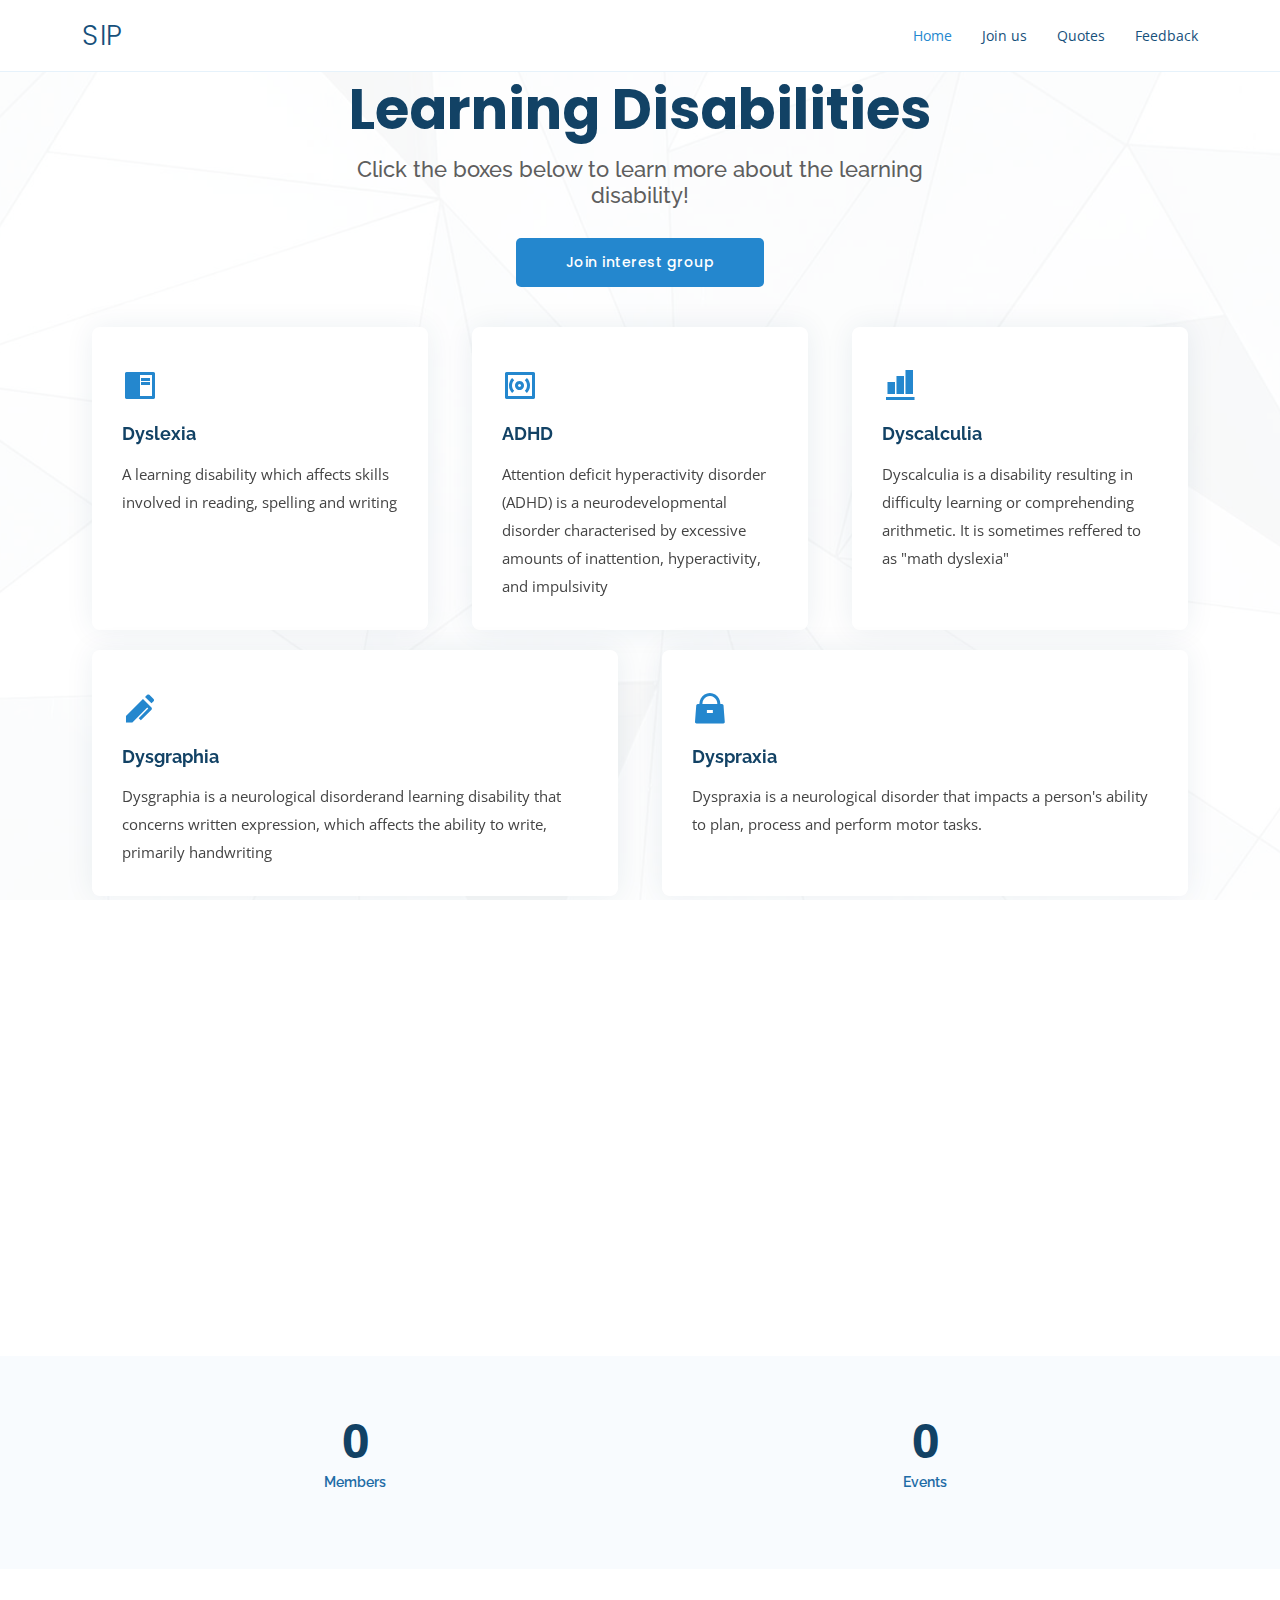
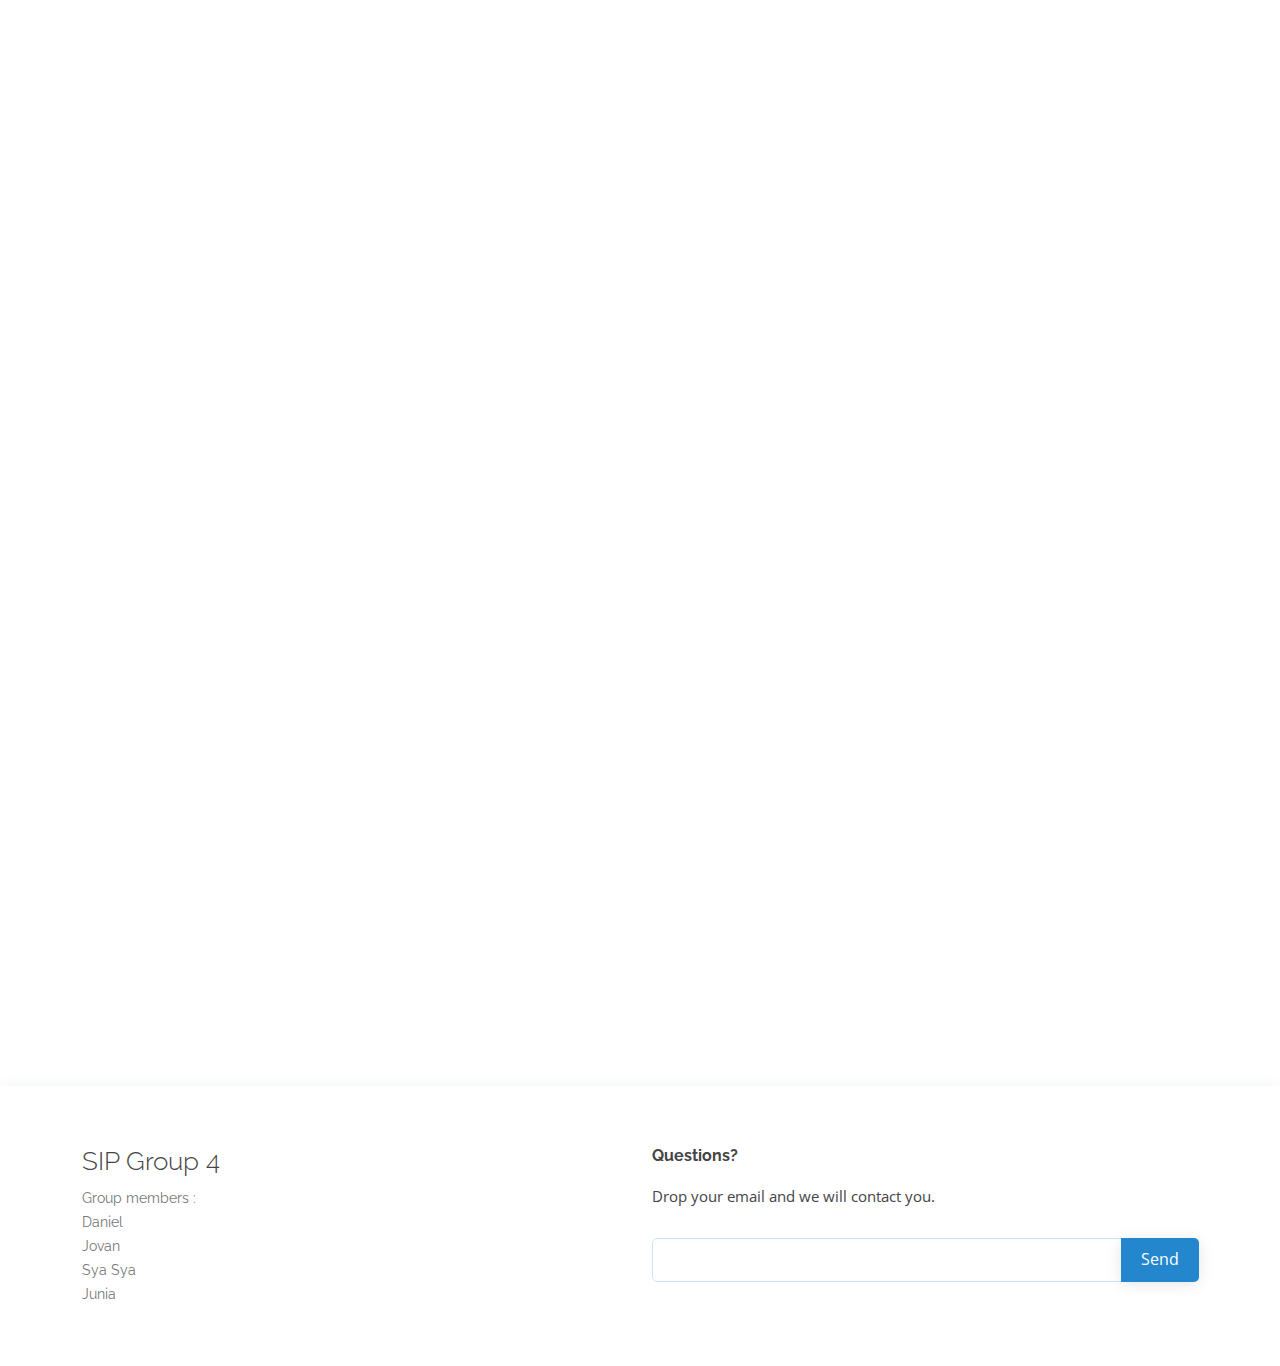
==== commit 069ce3bd: "Update index.html" ====
--- a/index.html
+++ b/index.html
@@ -257,24 +257,7 @@
         <div class="section-title">
           <h2>Please leave a feedback!</h2>
           <div>
-            <style>
-              .target-element {
-                width: 640px;
-                height: 1579px;
-              }
-            </style>
-            <script>
-              function changeStyle() {
-                var element = document.getElementById('gogform');
-                var h = element.style.height;
-                if (h != '1579px') {
-                  element.style.height = '500px';
-                } else {
-                  element.style.height = '1579px';
-                }
-              }
-            </script>
-          <iframe id="gogform" class="target-element" onLoad="changeStyle()" src="https://docs.google.com/forms/d/e/1FAIpQLScu7aqixHiP4O37J_cMAgNCXgz1ZfTbnjGgoF6rJ54_cbCXAg/viewform?embedded=true" frameborder="0" marginheight="0" marginwidth="0">Loading…</iframe>
+          <iframe id="gogform" class="h-100" onLoad="changeStyle()" src="https://docs.google.com/forms/d/e/1FAIpQLScu7aqixHiP4O37J_cMAgNCXgz1ZfTbnjGgoF6rJ54_cbCXAg/viewform?embedded=true" frameborder="0" marginheight="0" width="640" marginwidth="0">Loading…</iframe>
           </div>
         </div>
       </div>
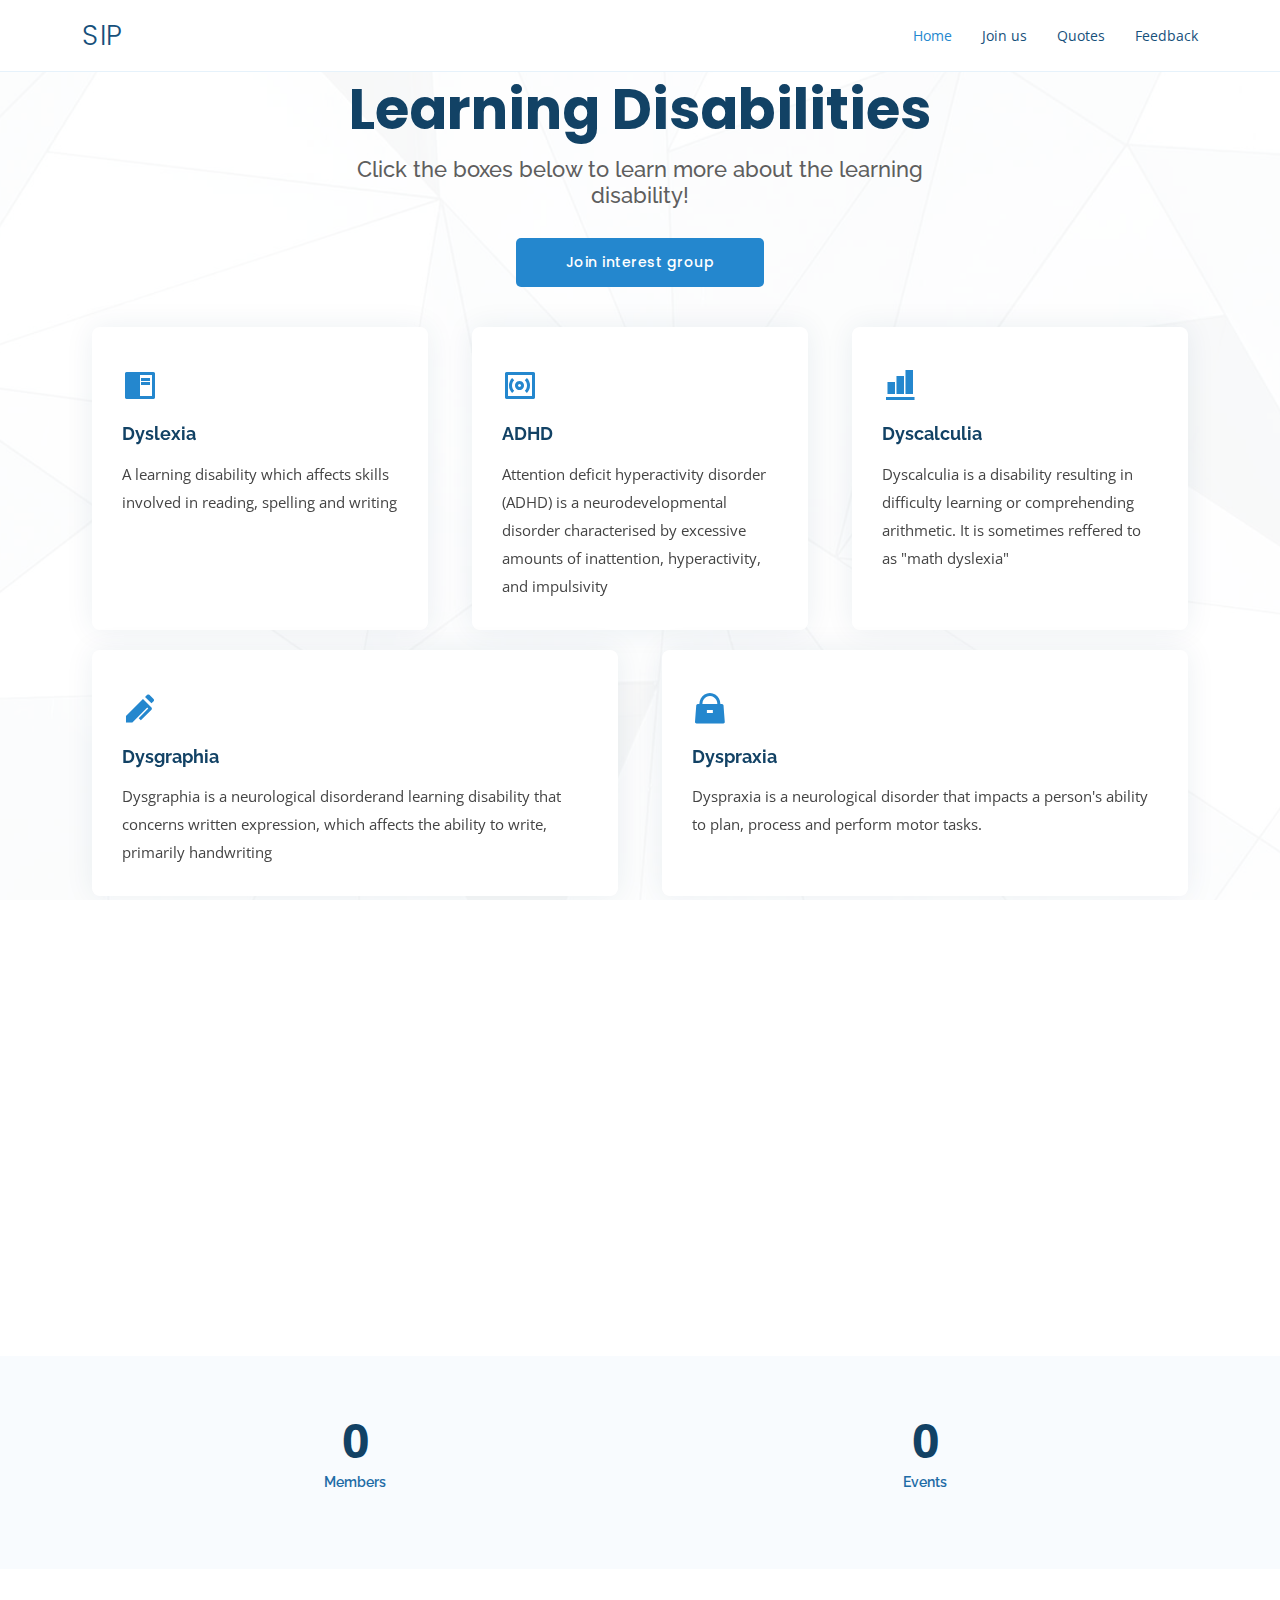
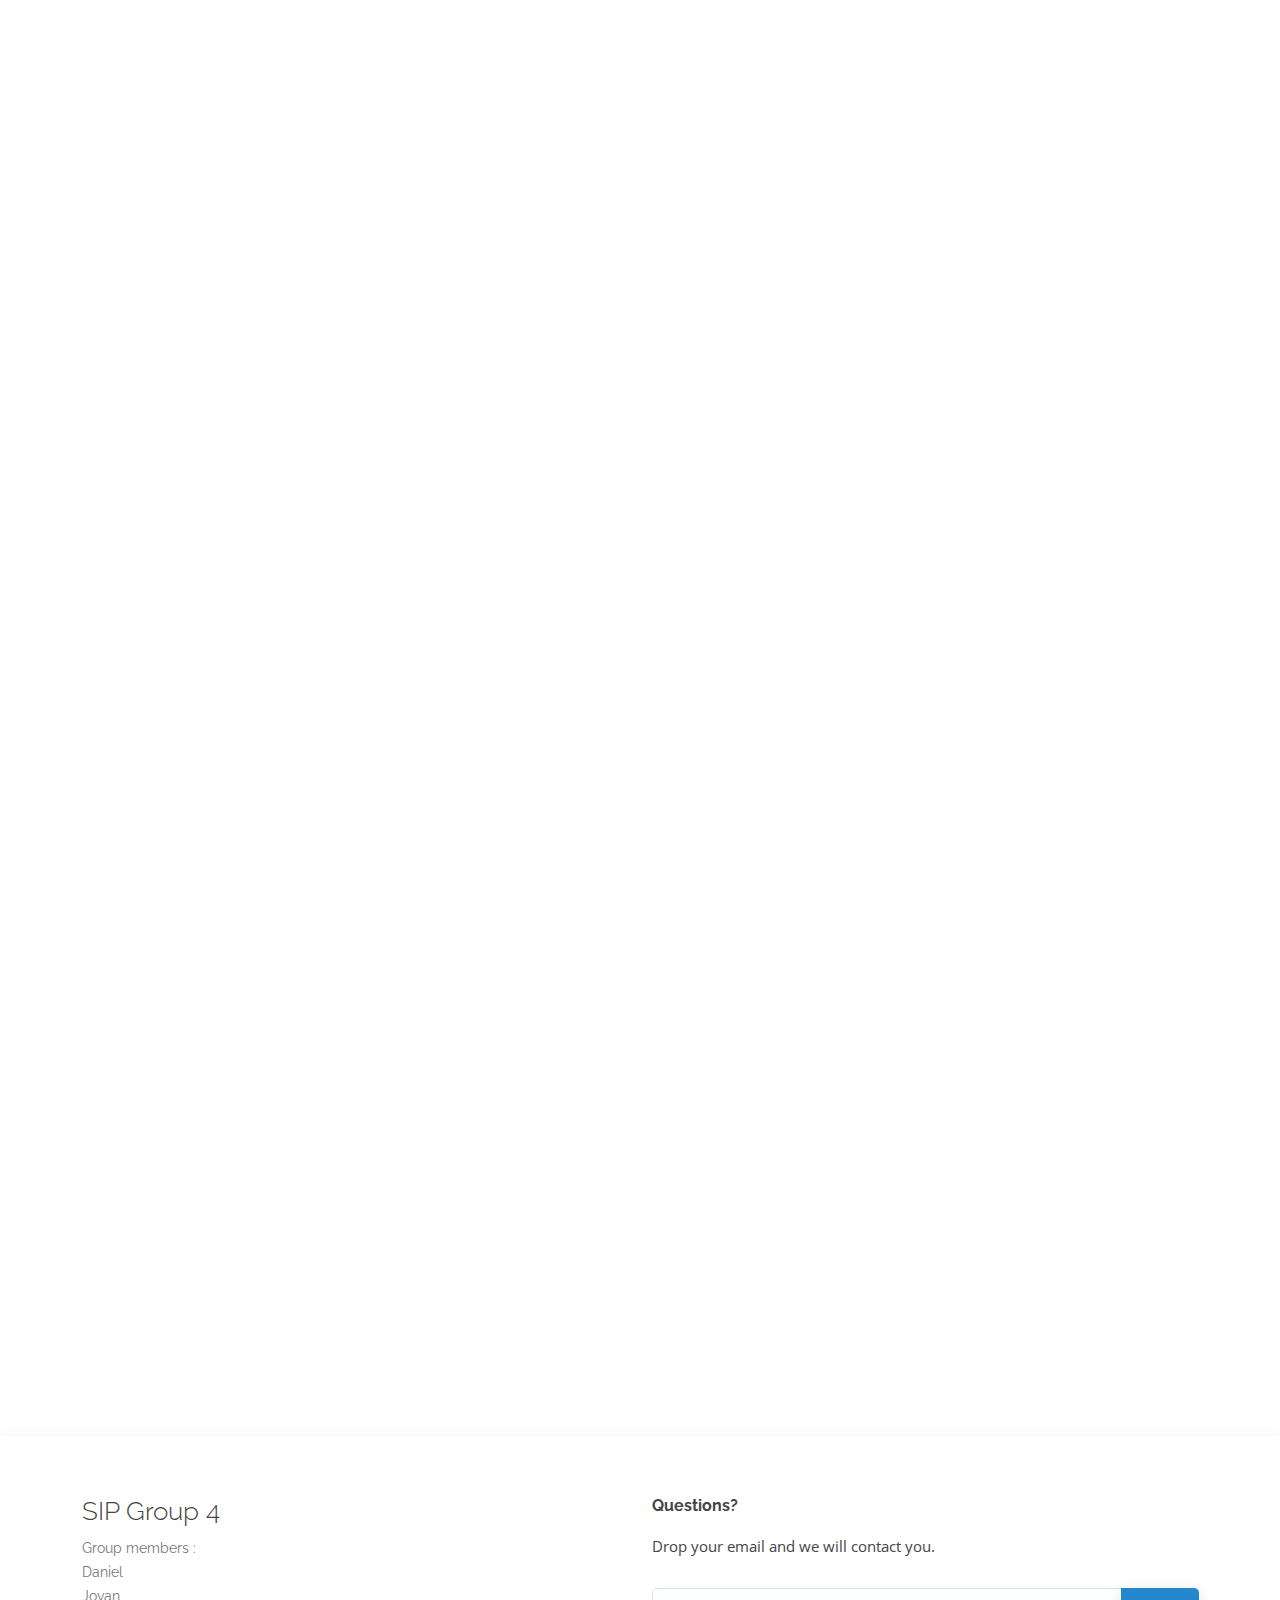
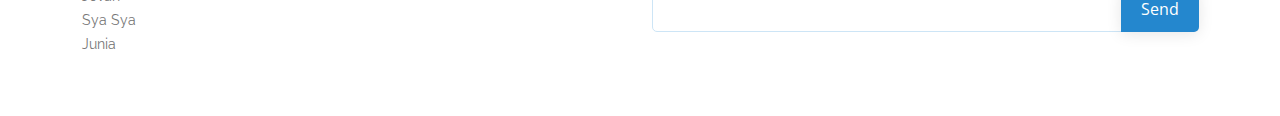
==== commit 9fc55fd3: "Update index.html" ====
--- a/index.html
+++ b/index.html
@@ -257,7 +257,7 @@
         <div class="section-title">
           <h2>Please leave a feedback!</h2>
           <div>
-          <iframe id="gogform" class="h-100" onLoad="changeStyle()" src="https://docs.google.com/forms/d/e/1FAIpQLScu7aqixHiP4O37J_cMAgNCXgz1ZfTbnjGgoF6rJ54_cbCXAg/viewform?embedded=true" frameborder="0" marginheight="0" width="640" marginwidth="0">Loading…</iframe>
+          <iframe id="gogform" class="w-100" onLoad="changeStyle()" src="https://docs.google.com/forms/d/e/1FAIpQLScu7aqixHiP4O37J_cMAgNCXgz1ZfTbnjGgoF6rJ54_cbCXAg/viewform?embedded=true" frameborder="0" marginheight="0" height="500" marginwidth="0">Loading…</iframe>
           </div>
         </div>
       </div>
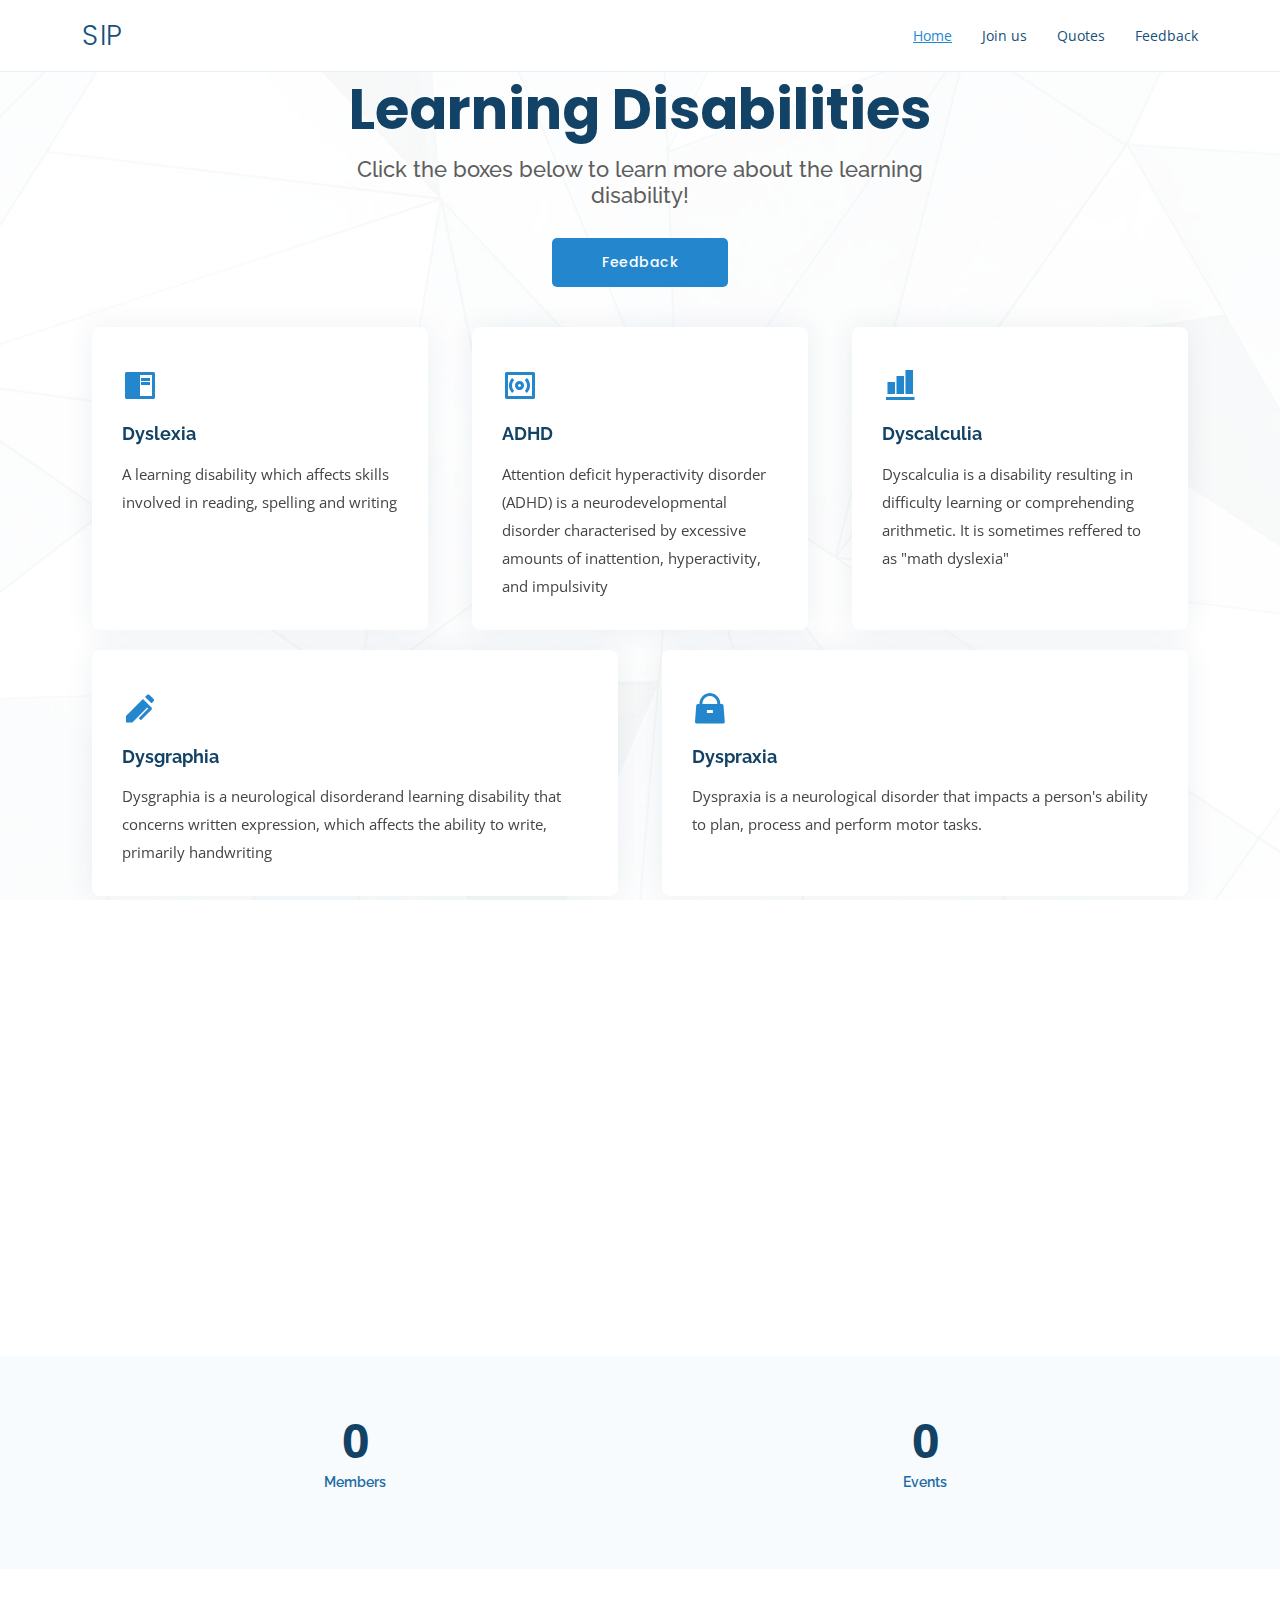
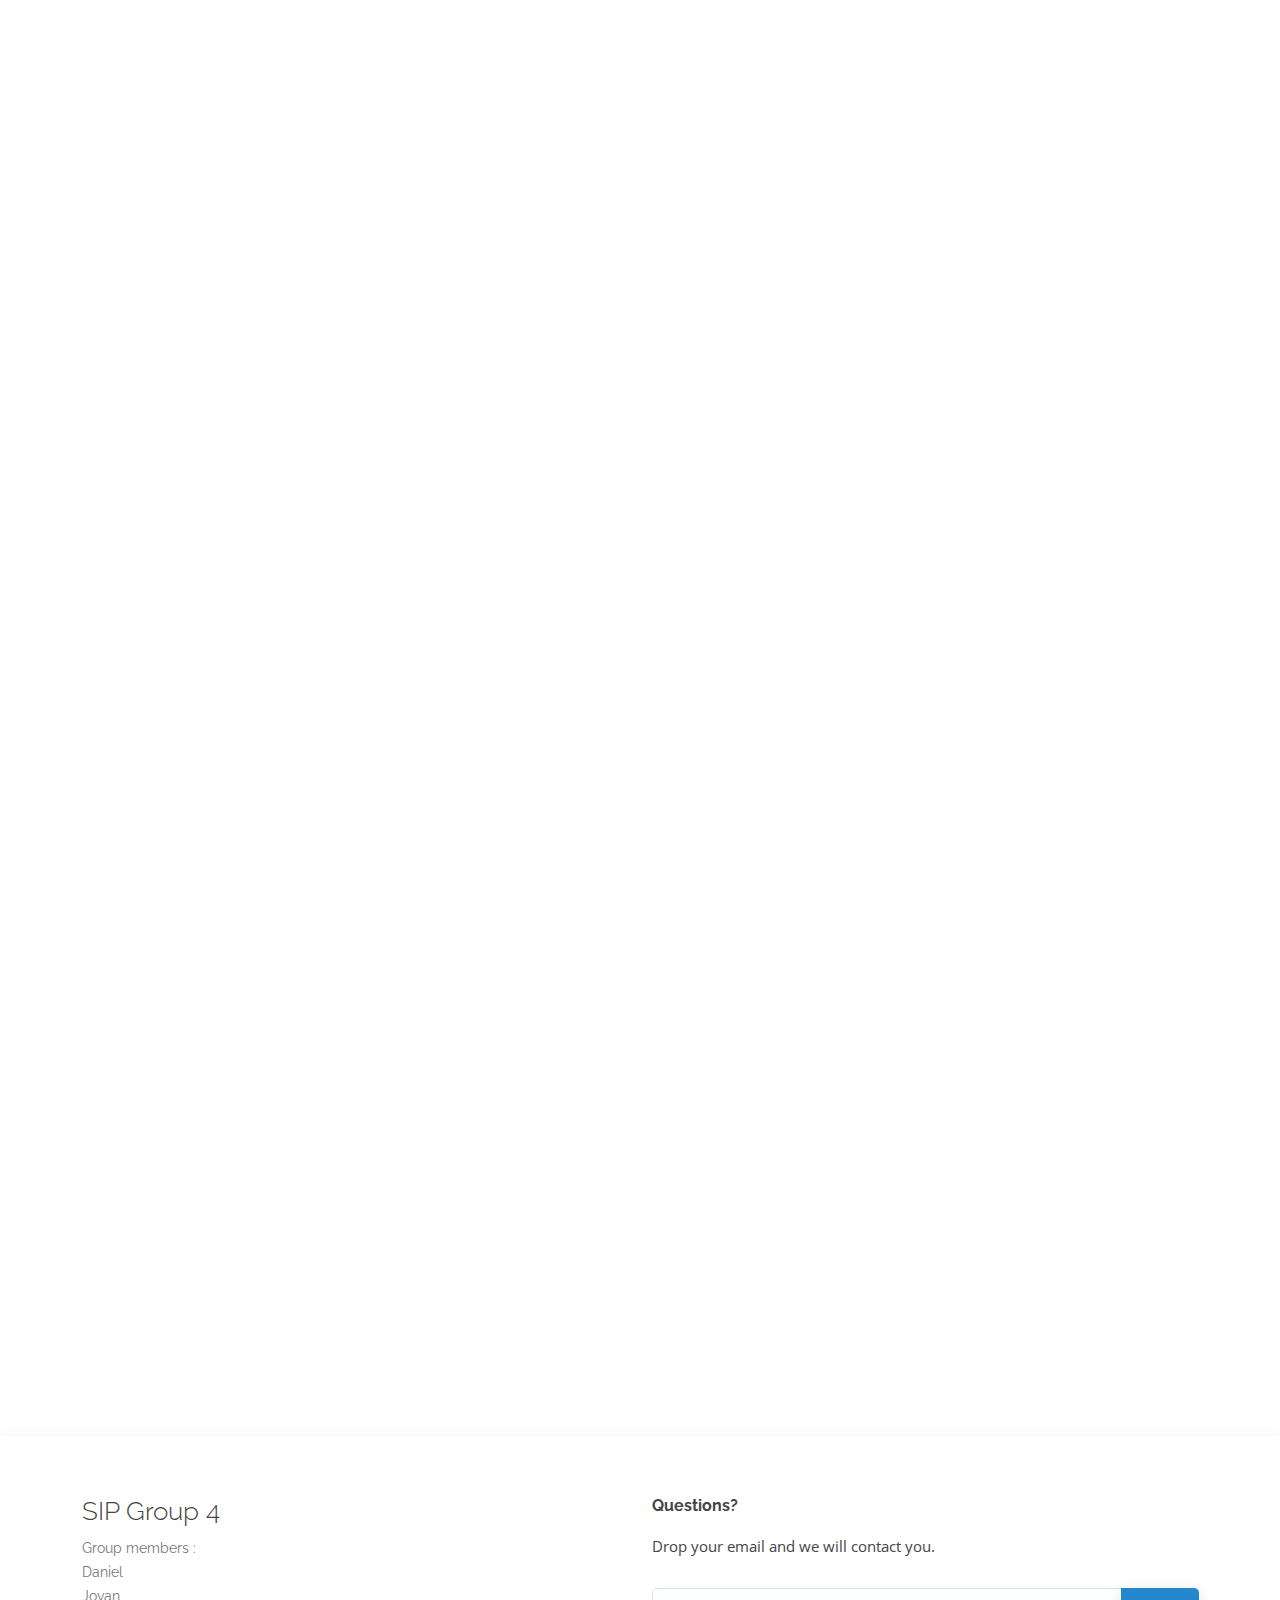
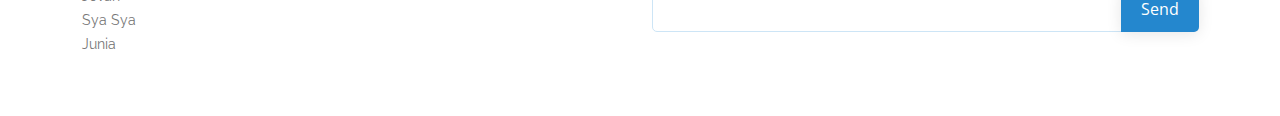
==== commit bbde3745: "j" ====
--- a/index.html
+++ b/index.html
@@ -5,13 +5,13 @@
   <meta charset="utf-8">
   <meta content="width=device-width, initial-scale=1.0" name="viewport">
 
-  <title>OnePage Bootstrap Template - Index</title>
+  <title>SIP Group 4</title>
   <meta content="" name="description">
   <meta content="" name="keywords">
 
   <!-- Favicons -->
-  <link href="assets/img/favicon.png" rel="icon">
-  <link href="assets/img/apple-touch-icon.png" rel="apple-touch-icon">
+  <link href="assets/img/logo-modified.png" rel="icon">
+
 
   <!-- Google Fonts -->
   <link href="https://fonts.googleapis.com/css?family=Open+Sans:300,300i,400,400i,600,600i,700,700i|Raleway:300,300i,400,400i,500,500i,600,600i,700,700i|Poppins:300,300i,400,400i,500,500i,600,600i,700,700i" rel="stylesheet">
@@ -37,8 +37,8 @@
     <div class="container d-flex align-items-center justify-content-between">
 
       <h1 class="logo"><a href="index.html">SIP</a></h1>
-      <!-- Uncomment below if you prefer to use an image logo -->
-      <!-- <a href="index.html" class="logo"><img src="assets/img/logo.png" alt="" class="img-fluid"></a>-->
+      <!-- Uncomment below if you prefer to use an image logo
+      <a href="index.html" class="logo"><img src="assets/img/logo.png" alt="" class="img-fluid"></a> -->
 
       <nav id="navbar" class="navbar">
         <ul>
@@ -63,7 +63,7 @@
         </div>
       </div>
       <div class="text-center">
-        <a href="#about" class="btn-get-started scrollto">Join interest group</a>
+        <a href="#feedback" class="btn-get-started scrollto">Feedback</a>
       </div>
       <div class="row icon-boxes">
         <div class="col-md-6 col-lg-4 d-flex align-items-stretch mb-5 mb-lg-0" data-aos="zoom-in" data-aos-delay="200" style="cursor: pointer;" onclick="window.location='https://www.craft.me/s/ROPMIoLP3klZdj';">
--- a/assets/css/style.css
+++ b/assets/css/style.css
@@ -21,7 +21,7 @@
 
 a:hover {
   color: #469fdf;
-  text-decoration: none;
+  text-decoration: underline;
 }
 
 h1,
@@ -199,6 +199,7 @@
 .navbar .active:focus,
 .navbar li:hover>a {
   color: #2487ce;
+  text-decoration: underline;
 }
 
 .navbar .getstarted,
